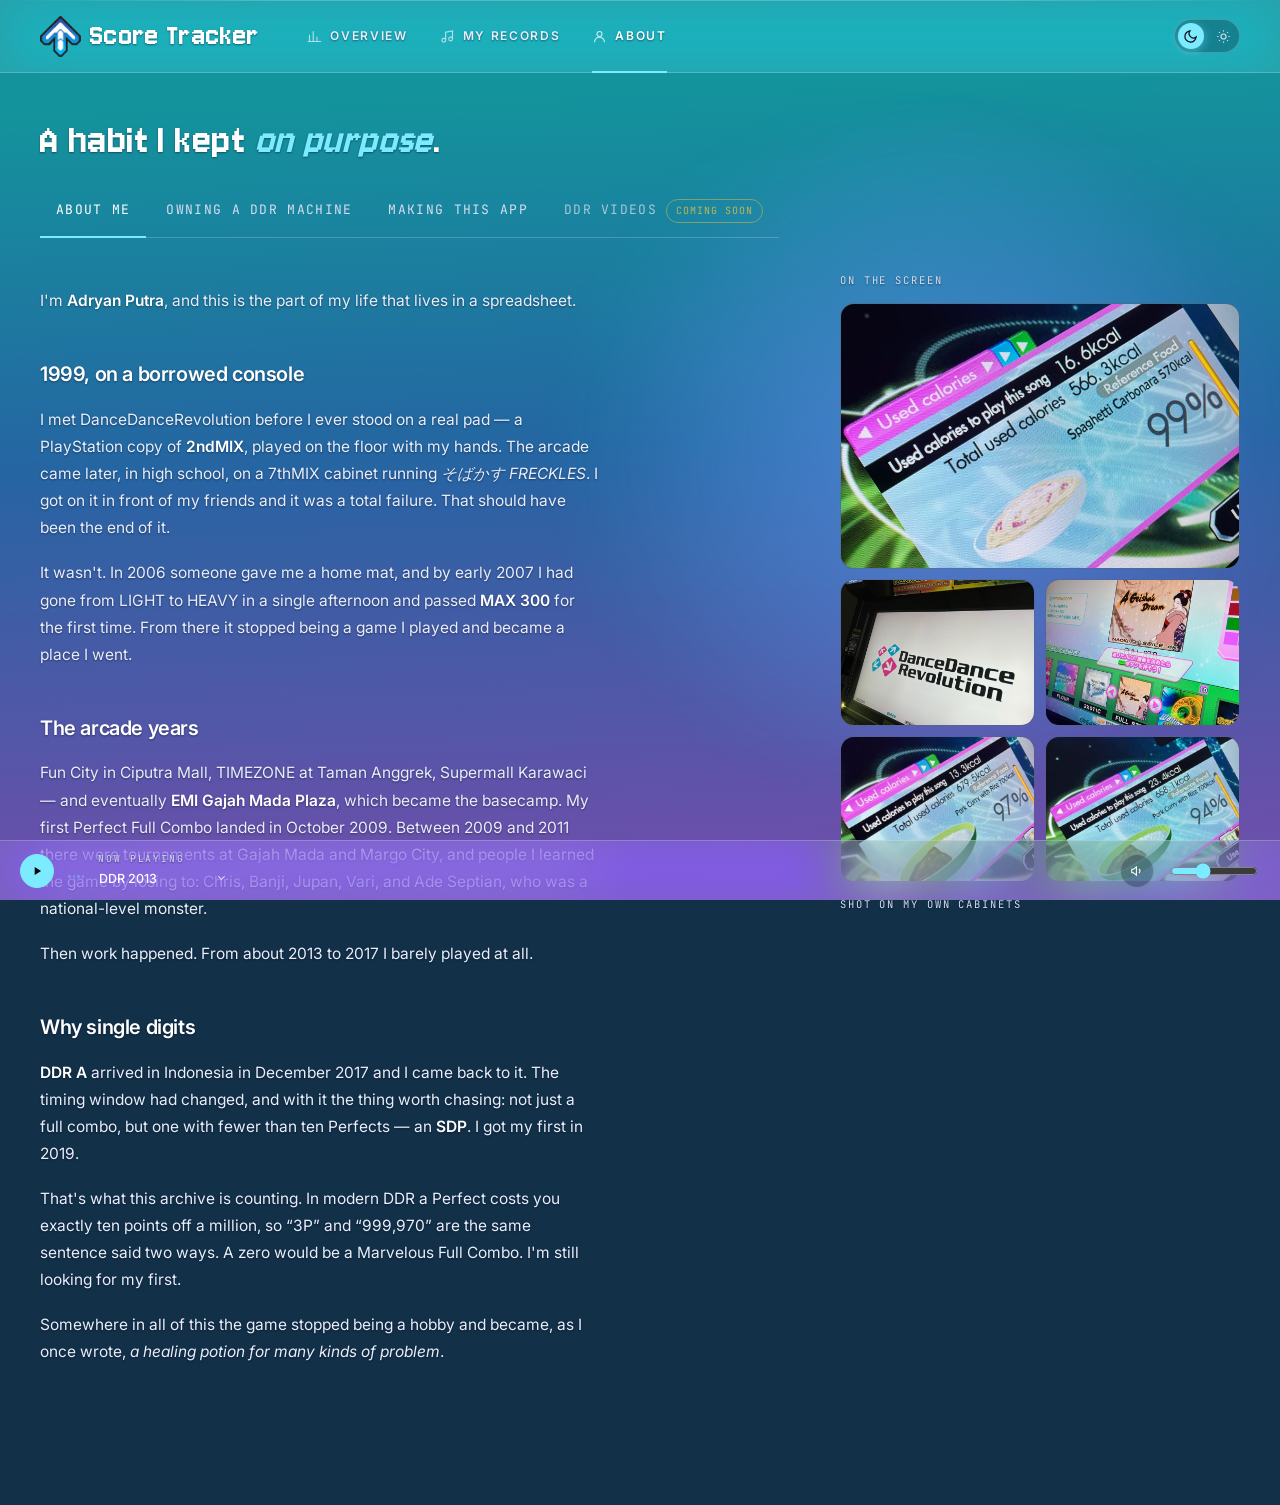
==== about.html @ 49a33545 "DDR Score Tracker: personal PFC hall of fame A static site generated from the score-tracking spreads" ====
<!DOCTYPE html>
<html lang="en" data-theme="dark">
<head>
<meta charset="utf-8" />
<meta name="viewport" content="width=device-width, initial-scale=1" />
<title>About — DDR Score Tracker</title>
<meta name="description" content="Who is behind this DanceDanceRevolution hall of fame, how the records are kept, and how the scoring works." />
<script>
  /* Theme and background palette are applied before first paint, so neither
     flashes the default on load. */
  try {
    var t = localStorage.getItem('ddr.theme');
    if (t) document.documentElement.dataset.theme = t;
    var p = localStorage.getItem('ddr.palette');
    if (p) document.documentElement.dataset.mix = p;
  } catch (e) {}
</script>
<link rel="preconnect" href="https://fonts.googleapis.com" />
<link rel="preconnect" href="https://fonts.gstatic.com" crossorigin />
<link href="https://fonts.googleapis.com/css2?family=Jersey+10&family=Inter:wght@400;500;600;700;800&family=JetBrains+Mono:wght@400;500;600&display=swap" rel="stylesheet" />
<link rel="stylesheet" href="assets/css/style.css?v=20260808111854" />
<link rel="icon" href="data:image/svg+xml,%3Csvg xmlns='http://www.w3.org/2000/svg' viewBox='0 0 32 32'%3E%3Crect width='32' height='32' rx='6' fill='%2306070c'/%3E%3Cpath d='M16 6l7 8h-4v6h-6v-6H9z' fill='%2349dcf5'/%3E%3C/svg%3E" />
</head>
<body data-page="about">
<a class="skip-link" href="#main">Skip to content</a>
<div class="glow" aria-hidden="true">
  <span class="glow__blob glow__blob--cyan"><i></i></span>
  <span class="glow__blob glow__blob--azure"><i></i></span>
  <span class="glow__blob glow__blob--violet"><i></i></span>
</div>

<header class="header">
  <div class="wrap header__inner">
    <a class="logo" href="index.html" aria-label="DDR Score Tracker — home">
      <img class="logo__mark" src="assets/img/ddr-arrow.png" alt="" width="770" height="770" />
      <span class="logo__word">Score Tracker</span>
    </a>

    <nav class="nav" aria-label="Primary">
      <a class="nav__link" href="index.html">
        <svg viewBox="0 0 24 24" fill="none" stroke="currentColor" stroke-width="1.8" stroke-linecap="round" aria-hidden="true"><path d="M4 20V10M10 20V4M16 20v-7M22 20H2"/></svg>
        Overview
      </a>
      <a class="nav__link" href="records.html">
        <svg viewBox="0 0 24 24" fill="none" stroke="currentColor" stroke-width="1.8" aria-hidden="true"><path d="M9 18V5l11-2v13"/><circle cx="6" cy="18" r="3"/><circle cx="17" cy="16" r="3"/></svg>
        My Records
      </a>
      <a class="nav__link" href="about.html" aria-current="page">
        <svg viewBox="0 0 24 24" fill="none" stroke="currentColor" stroke-width="1.8" aria-hidden="true"><circle cx="12" cy="8" r="4"/><path d="M4 21a8 8 0 0 1 16 0"/></svg>
        About
      </a>
    </nav>

    <div class="header__actions">
      <button class="theme-toggle" type="button" role="switch" aria-checked="false" aria-label="Toggle light theme">
        <svg class="theme-toggle__moon" viewBox="0 0 24 24" fill="none" stroke="currentColor" stroke-width="1.9" aria-hidden="true"><path d="M21 12.8A9 9 0 1 1 11.2 3a7 7 0 0 0 9.8 9.8Z"/></svg>
        <svg class="theme-toggle__sun" viewBox="0 0 24 24" fill="none" stroke="currentColor" stroke-width="1.9" aria-hidden="true"><circle cx="12" cy="12" r="4"/><path d="M12 2v2M12 20v2M4.9 4.9l1.4 1.4M17.7 17.7l1.4 1.4M2 12h2M20 12h2M4.9 19.1l1.4-1.4M17.7 6.3l1.4-1.4"/></svg>
        <span class="theme-toggle__knob"></span>
      </button>
      <button class="icon-btn nav-toggle" type="button" aria-label="Menu" aria-expanded="false">
        <svg viewBox="0 0 24 24" fill="none" stroke="currentColor" stroke-width="1.8" aria-hidden="true"><path d="M4 7h16M4 12h16M4 17h16"/></svg>
      </button>
    </div>
  </div>
</header>

<main id="main">

  <section class="hero hero--row">
    <div class="wrap">
      <h1 class="hero__title" style="font-size:clamp(28px,3.4vw,44px)">
        A habit I kept <em>on purpose</em>.
      </h1>
    </div>
  </section>

  <div class="wrap">
    <div class="tabs" role="tablist" aria-label="About sections">
      <button class="tabs__btn" type="button" role="tab" id="tab-me"
              aria-controls="panel-me" aria-selected="true">About me</button>
      <button class="tabs__btn" type="button" role="tab" id="tab-cab"
              aria-controls="panel-cab" aria-selected="false">Owning a DDR machine</button>
      <button class="tabs__btn" type="button" role="tab" id="tab-app"
              aria-controls="panel-app" aria-selected="false">Making this app</button>
      <button class="tabs__btn" type="button" role="tab" id="tab-vid"
              aria-selected="false" disabled>DDR videos<span class="tabs__soon">Coming soon</span></button>
    </div>
  </div>

  <!-- ===================== ABOUT ME ===================== -->
  <section class="section tab-panel" id="panel-me" role="tabpanel" aria-labelledby="tab-me"
           style="padding-top:34px">
    <div class="wrap about-grid">
      <div class="prose">
        <!-- =================================================================
             EDIT ME — personal storytelling. Yours to rewrite.
             ================================================================= -->
        <p>
          I'm <strong>Adryan Putra</strong>, and this is the part of my life that
          lives in a spreadsheet.
        </p>

        <h3>1999, on a borrowed console</h3>
        <p>
          I met DanceDanceRevolution before I ever stood on a real pad — a
          PlayStation copy of <strong>2ndMIX</strong>, played on the floor with my
          hands. The arcade came later, in high school, on a 7thMIX cabinet running
          <em>そばかす FRECKLES</em>. I got on it in front of my friends and it was a
          total failure. That should have been the end of it.
        </p>
        <p>
          It wasn't. In 2006 someone gave me a home mat, and by early 2007 I had
          gone from LIGHT to HEAVY in a single afternoon and passed
          <strong>MAX 300</strong> for the first time. From there it stopped being a
          game I played and became a place I went.
        </p>

        <h3>The arcade years</h3>
        <p>
          Fun City in Ciputra Mall, TIMEZONE at Taman Anggrek, Supermall Karawaci —
          and eventually <strong>EMI Gajah Mada Plaza</strong>, which became the
          basecamp. My first Perfect Full Combo landed in October 2009. Between
          2009 and 2011 there were tournaments at Gajah Mada and Margo City, and
          people I learned the game by losing to: Chris, Banji, Jupan, Vari, and
          Ade Septian, who was a national-level monster.
        </p>
        <p>
          Then work happened. From about 2013 to 2017 I barely played at all.
        </p>

        <h3>Why single digits</h3>
        <p>
          <strong>DDR A</strong> arrived in Indonesia in December 2017 and I came
          back to it. The timing window had changed, and with it the thing worth
          chasing: not just a full combo, but one with fewer than ten Perfects — an
          <strong>SDP</strong>. I got my first in 2019.
        </p>
        <p>
          That's what this archive is counting. In modern DDR a Perfect costs you
          exactly ten points off a million, so “3P” and “999,970” are the same
          sentence said two ways. A zero would be a Marvelous Full Combo. I'm still
          looking for my first.
        </p>
        <p>
          Somewhere in all of this the game stopped being a hobby and became, as I
          once wrote, <em>a healing potion for many kinds of problem</em>.
        </p>
      </div>

      <aside>
        <p class="eyebrow" style="margin-bottom:14px">On the screen</p>
        <div class="photo-grid">
          <figure><img src="assets/img/play/play-05.jpg" alt="A DDR chart mid-play" loading="lazy" /></figure>
          <figure><img src="assets/img/play/play-01.jpg" alt="DanceDanceRevolution title screen" loading="lazy" /></figure>
          <figure><img src="assets/img/play/play-02.jpg" alt="Song select screen" loading="lazy" /></figure>
          <figure><img src="assets/img/play/play-03.jpg" alt="Result screen" loading="lazy" /></figure>
          <figure><img src="assets/img/play/play-04.jpg" alt="A chart in progress" loading="lazy" /></figure>
        </div>
        <p class="eyebrow">Shot on my own cabinets</p>
      </aside>
    </div>
  </section>

  <!-- ===================== OWNING A DDR MACHINE ===================== -->
  <section class="section tab-panel" id="panel-cab" role="tabpanel" aria-labelledby="tab-cab"
           style="padding-top:34px" hidden>
    <div class="wrap about-grid">
      <div class="prose">
        <p>
          Most of the clears in this archive didn't happen in an arcade. They
          happened at home, on machines I ended up owning outright.
        </p>

        <h3>The red cabinet</h3>
        <p>
          The pandemic closed every arcade I played at, and after thirteen months
          without a cabinet I stopped waiting. Importing a home pad from Poland was
          one option; buying a real machine turned out to be the other. I surveyed
          four locations and found it in a shuttered arcade branch — a Japanese
          <strong>DDR SuperNOVA2 red cabinet</strong>, with a rare intact 31kHz CRT
          and the previous operator's maintenance records still inside.
        </p>
        <p>
          It weighed over 450kg, came apart into four partitions that were
          <em>still pretty hefty</em>, and took three people to get into the living
          room. Its hard drive was dead, so I negotiated to swap the computer unit
          out of another SuperNOVA2 on the floor. Then came days of disinfecting,
          a water level to sit the cabinet true, leg levelers wound down to lift the
          casters off the floor, four dead sensors, dead buttons, missing corner
          brackets — and the slow work of remembering SuperNOVA2 timing.
        </p>

        <h3>The Japanese DDR X HD</h3>
        <p>
          The third machine was the one I actually wanted: the
          <strong>Japanese DDR X HD</strong>, Konami's 10th-anniversary cabinet from
          December 2008 and the last JAMMA-based DDR. The Japanese build is solid
          black where the Western Betson and Raw Thrills versions are covered in
          artwork, and it has the paired <em>Satellite Unit</em> light spires that
          animate with the music.
        </p>
        <p>
          It runs a 37-inch HD panel at 1376×768, four full-range drivers in the
          header over a pair of subwoofers, a Bemani PC Type-4 “Dragon” board I've
          since put more RAM and an SSD into, and 48 LEDs around the frame. It came
          in on 220V and needed a step-down converter to run at 100V. The coin
          counter read past 54,000 when it arrived.
        </p>
        <p>
          Stripping it down turned up both the good and the bad: original DDR X
          artwork preserved under a later overlay, <em>an unexpected find of hidden
          treasure</em> — and rust under a cushion that looked perfectly intact,
          after years of somebody else's sweat. The pad clean was herculean. It was
          worth it.
        </p>
        <p>
          Owning them changed what this archive is. No closing time, no queue behind
          you, so a chart stops being a coin and becomes a question you can sit with
          for a month. Most of the single-digit runs in here came from exactly that.
        </p>
      </div>

      <aside>
        <p class="eyebrow" style="margin-bottom:14px">The room</p>
        <div class="photo-grid">
          <figure><img src="assets/img/room/room-01.jpg" alt="Both DDR cabinets set up side by side at home" loading="lazy" /></figure>
          <figure><img src="assets/img/room/room-02.jpg" alt="The cabinets under red lighting" loading="lazy" /></figure>
          <figure><img src="assets/img/room/room-03.jpg" alt="Both machines with their monitors on" loading="lazy" /></figure>
          <figure><img src="assets/img/room/room-04.jpg" alt="Wide view of the game room" loading="lazy" /></figure>
          <figure><img src="assets/img/room/room-05.jpg" alt="A cabinet still crated on arrival" loading="lazy" /></figure>
        </div>
        <p class="eyebrow">DDR red cabinet &amp; Japanese DDR X cabinet</p>
      </aside>
    </div>
  </section>

  <!-- ===================== MAKING THIS APP ===================== -->
  <section class="section tab-panel" id="panel-app" role="tabpanel" aria-labelledby="tab-app"
           style="padding-top:34px" hidden>
    <div class="wrap about-grid">
      <div class="prose">
        <p>
          For years the archive was one spreadsheet: a letter-per-column grid, a
          song name, ESP or CSP, and a Perfect count. Useful to me, unreadable to
          anyone else. This site exists because I wanted the thing I'd been keeping
          to actually look like what it is.
        </p>

        <h3>What it had to be</h3>
        <p>
          Three rules. The spreadsheet stays the source of truth — I'm not
          re-typing 642 rows into a database. Nothing gets invented: if a song's
          level isn't known, it says so instead of guessing. And it had to feel like
          DDR, which is why the background is the 2014 attract screen and the
          headline is what the announcer says when you AAA a song.
        </p>

        <h3>Building it with AI</h3>
        <p>
          I designed it; Claude built it. That split worked better than I expected.
          I brought references, copy and judgement calls; it wrote the pipeline that
          reads the workbook, worked out that a Perfect costs exactly ten points so
          every score here is exact rather than estimated, and went and found the
          missing chart levels — including the discovery that a lot of my songs
          never appeared on a Japanese arcade cabinet at all, only on the PS2 ports
          and the European <em>Dancing Stage</em> releases.
        </p>
        <p>
          The parts I'd have given up on are the parts it did quietly: matching 642
          hand-typed song titles against community databases, pulling jacket art and
          old banners, and rebuilding the whole site from the sheet in one command.
        </p>

        <h3>How it stays current</h3>
        <p>
          I update the spreadsheet. One command re-reads it, re-matches everything
          and regenerates the pages. No CMS, no database, no build step — just
          files I can open in a browser in ten years.
        </p>
      </div>

      <aside>
        <p class="eyebrow" style="margin-bottom:14px">Behind it</p>
        <div class="photo-grid">
          <figure class="is-placeholder" style="--ph-h:196"><span>The spreadsheet<br />that started it</span></figure>
          <figure class="is-placeholder" style="--ph-h:232"><span>Design<br />references</span></figure>
          <figure class="is-placeholder" style="--ph-h:264"><span>Build<br />in progress</span></figure>
          <figure class="is-placeholder" style="--ph-h:290"><span>Data<br />pipeline</span></figure>
          <figure class="is-placeholder" style="--ph-h:312"><span>Shipped</span></figure>
        </div>
        <p class="eyebrow">Placeholders — drop screenshots into assets/img/app</p>
      </aside>
    </div>
  </section>

</main>


<div id="yt-host"></div>
<div class="player" role="region" aria-label="Background music">
  <button class="player__btn player__btn--play" type="button" aria-label="Play music">
    <svg class="player__icon--play" viewBox="0 0 24 24" fill="currentColor" aria-hidden="true"><path d="M8 5v14l11-7z"/></svg>
    <svg class="player__icon--pause" viewBox="0 0 24 24" fill="currentColor" aria-hidden="true"><path d="M6 5h4v14H6zM14 5h4v14h-4z"/></svg>
  </button>
  <div class="player__eq" aria-hidden="true"><i></i><i></i><i></i><i></i></div>
  <div class="player__meta">
    <div class="player__label">Now playing</div>
    <span class="player__pick">
      <select class="player__select" aria-label="Background music"></select>
    </span>
  </div>
  <button class="player__hint" type="button" hidden>Enable sound</button>
  <button class="player__btn player__btn--mute" type="button" aria-label="Mute">
    <svg class="player__icon--sound" viewBox="0 0 24 24" fill="none" stroke="currentColor" stroke-width="1.8" aria-hidden="true"><path d="M11 5 6 9H3v6h3l5 4V5Z"/><path d="M15.5 8.5a5 5 0 0 1 0 7"/></svg>
    <svg class="player__icon--muted" viewBox="0 0 24 24" fill="none" stroke="currentColor" stroke-width="1.8" aria-hidden="true"><path d="M11 5 6 9H3v6h3l5 4V5Z"/><path d="m16 9 5 6M21 9l-5 6"/></svg>
  </button>
  <input class="player__volume" type="range" min="0" max="100" value="35" aria-label="Volume" />
</div>

<script src="data/records.js?v=20260808111854"></script>
<script src="assets/js/app.js?v=20260808111854"></script>
<script src="assets/js/about.js?v=20260808111854"></script>
</body>
</html>
---- assets/css/style.css ----
/* ==========================================================================
   DDR Score Tracker
   Dark by default; [data-theme="light"] on <html> flips the token block.
   ========================================================================== */

/* ---------- tokens ---------- */

:root {
  /* Deep teal-blue rather than near-black: the wash sits on top of this at high
     alpha, and a black base would grey the DDR (2014) hues out. */
  --bg: var(--bg-dark);
  --bg-elev: #172c50;
  /* Dark glass, not light: over a vivid wash a white-tinted panel has almost no
     separation, whereas a dark one gives every card a field for its text. Kept
     25% lighter than the contrast-optimal value so the wash still shows through
     and the page keeps its mood. */
  --panel: rgba(8, 18, 40, 0.285);
  --panel-hover: rgba(8, 18, 40, 0.405);
  --line: rgba(255, 255, 255, 0.20);
  --line-soft: rgba(255, 255, 255, 0.13);

  /* Near-white throughout: on a mid-luminance coloured wash, grey secondary
     text disappears, so the hierarchy is carried by size and weight instead. */
  --text: #ffffff;
  --text-dim: #e8eefa;
  --muted: #d5deef;

  --gold: #f5c53d;
  --gold-grad: linear-gradient(100deg, #fff3c4 0%, #f5c53d 34%, #d99a1c 62%, #ffe89a 100%);

  --accent: #7ceaff;
  --accent-ink: #06070c;
  /* Brightened so they still separate from the violet end of the wash. */
  --expert: #93e896;
  --challenge: #e2adff;

  /* Strong enough to read as movement against the wash beneath. Colours come
     from the active mix palette (see "background palettes"). */
  --glow-a: rgb(var(--c1) / 0.26);
  --glow-b: rgb(var(--c2) / 0.22);
  --glow-c: rgb(var(--c3) / 0.30);
  /* Cyan end kept; the blue end lifted so the bars don't go muddy on the panel. */
  --grade: linear-gradient(90deg, #6f95ec 0%, #35c8f0 58%, #a6f4ff 100%);

  --shadow: 0 24px 64px rgba(0, 0, 0, 0.55);

  --sans: "Inter", -apple-system, BlinkMacSystemFont, "Segoe UI", sans-serif;
  --display: var(--sans);
  /* Pixel display face — small on the body, so anything using it gets a size
     bump and looser tracking to stay legible. */
  --headline: "Jersey 10", "Inter", sans-serif;
  --mono: "JetBrains Mono", ui-monospace, SFMono-Regular, Menlo, monospace;

  --wrap: 1360px;
  --gut: 40px;
  --radius: 14px;
  --header-h: 72px;
  --player-h: 60px;
}

[data-theme="light"] {
  --bg: #f8fafd;
  --bg-elev: #ffffff;
  --panel: rgba(10, 14, 30, 0.028);
  --panel-hover: rgba(10, 14, 30, 0.055);
  --line: rgba(10, 14, 30, 0.13);
  --line-soft: rgba(10, 14, 30, 0.07);

  --text: #0a0d16;
  --text-dim: #3d445c;
  --muted: #5b6278;

  --accent: #0d7f99;
  --accent-ink: #ffffff;
  --expert: #2f8f45;
  --challenge: #8a3fc0;

  /* Same mix palette, kept faint so the page stays bright. */
  --glow-a: rgb(var(--c1) / 0.22);
  --glow-b: rgb(var(--c2) / 0.22);
  --glow-c: rgb(var(--c3) / 0.24);
  --grade: linear-gradient(90deg, #1146b8 0%, #0d7f99 60%, #16b6cf 100%);

  --shadow: 0 20px 50px rgba(16, 24, 48, 0.14);

  --gold: #a97400;
  --gold-grad: linear-gradient(100deg, #c99512 0%, #a97400 40%, #8a5c00 70%, #c99512 100%);
}

/* ---------- background palettes ---------- */

/**
 * The wash and the drifting blobs are built from three colours, so switching the
 * background music also switches the background: app.js writes the mix's key to
 * `data-mix` on <html> and the palette below takes over. `--c1/2/3` are raw
 * "r g b" triples so both themes can re-use them at their own alphas.
 *
 * DDR (2013) is the default palette in :root. Every other palette is keyed to
 * that release's own artwork.
 */
:root,
[data-mix="ddr-2013"] {
  --c1: 20 231 226;      /* cyan   */
  --c2: 56 150 246;      /* azure  */
  --c3: 168 104 242;     /* violet */
  --bg-dark: #123048;
}
[data-mix="ddr-extreme"] {           /* neon violet / blue / teal */
  --c1: 168 92 246;
  --c2: 70 104 240;
  --c3: 32 206 196;
  --bg-dark: #17123a;
}
[data-mix="ddr-supernova2"] {        /* icy blue and white */
  --c1: 176 232 255;
  --c2: 63 169 245;
  --c3: 32 78 190;
  --bg-dark: #0d2145;
}
[data-mix="ddr-x"] {                 /* orange, amber, ember */
  --c1: 255 216 74;
  --c2: 255 138 30;
  --c3: 217 58 22;
  --bg-dark: #34190a;
}
[data-mix="ddr-x2"] {                /* lime green into magenta */
  --c1: 182 240 90;
  --c2: 69 201 140;
  --c3: 224 36 139;
  --bg-dark: #10301f;
}
[data-mix="ddr-a"] {                 /* bright sky blue */
  --c1: 191 233 255;
  --c2: 56 168 240;
  --c3: 24 78 206;
  --bg-dark: #0b2450;
}
[data-mix="ddr-a20"] {               /* gold into deep purple */
  --c1: 255 216 107;
  --c2: 224 162 51;
  --c3: 122 63 191;
  --bg-dark: #241a3d;
}
[data-mix="ddr-world"] {             /* spring green */
  --c1: 140 255 210;
  --c2: 0 222 139;
  --c3: 11 127 99;
  --bg-dark: #05301f;
}

/* ---------- base ---------- */

*, *::before, *::after { box-sizing: border-box; }

html { -webkit-text-size-adjust: 100%; }

body {
  margin: 0;
  padding-bottom: var(--player-h);
  background: var(--bg);
  color: var(--text);
  font-family: var(--sans);
  font-size: 15px;
  line-height: 1.6;
  font-feature-settings: "tnum" 0;
  -webkit-font-smoothing: antialiased;
  transition: background-color .35s ease, color .35s ease;
  /* The dark theme's wash is deliberately vivid, so small text gets a tight
     shadow to stay readable over the brighter cyan band. */
  text-shadow: 0 1px 2px rgba(4, 12, 30, 0.45);
}
[data-theme="light"] body { text-shadow: none; }

img { max-width: 100%; display: block; }
/* `display` on a component class otherwise beats the [hidden] default. */
[hidden] { display: none !important; }
a { color: inherit; }
button { font: inherit; color: inherit; }

::selection { background: var(--accent); color: var(--accent-ink); }

.wrap {
  width: 100%;
  max-width: var(--wrap);
  margin-inline: auto;
  padding-inline: var(--gut);
}

.skip-link {
  position: absolute; left: -9999px; top: 0; z-index: 100;
  background: var(--accent); color: var(--accent-ink);
  padding: 10px 16px; border-radius: 0 0 8px 0;
}
.skip-link:focus { left: 0; }

:focus-visible {
  outline: 2px solid var(--accent);
  outline-offset: 3px;
  border-radius: 4px;
}

/* Small caps mono label — the recurring POGO device. */
.eyebrow {
  font-family: var(--mono);
  font-size: 10.5px;
  letter-spacing: .18em;
  text-transform: uppercase;
  color: var(--muted);
  margin: 0;
}

/* ---------- ambient glow ---------- */

/**
 * Three coloured blobs drifting around the viewport on long, offset loops, so
 * the gradient never repeats the same arrangement twice in a row — the violet
 * sweeps bottom-left → bottom-right → top-right and back while the cyan and
 * azure travel their own paths. Animating `transform` only keeps it on the
 * compositor; the whole layer sits behind everything at z-index -1.
 */
.glow {
  position: fixed;
  inset: 0;
  z-index: -1;
  pointer-events: none;
  overflow: hidden;
  opacity: 1;
  transition: opacity .35s ease;
}
[data-theme="light"] .glow { opacity: .5; }

/**
 * The DDR (2014) screen is fundamentally a vertical wash — cyan at the top,
 * azure through the middle, violet at the base — and the drifting blobs alone
 * could never reproduce that, which is why the page kept reading as flat navy.
 * This fixed layer supplies the wash; the blobs move over the top of it.
 */
.glow::before {
  content: "";
  position: absolute;
  inset: -10%;
  /* Built from the active mix palette. Tuned for the DDR mood at the owner's
     explicit request rather than the contrast-safe version: text over the top
     band sits around 3.6:1, which carries the large hero type but is under AA
     for body copy — the shadow on `body` is what keeps small text readable. */
  background: linear-gradient(178deg,
    rgb(var(--c1) / 0.55) 0%,
    rgb(var(--c1) / 0.55) 18%,
    rgb(var(--c2) / 0.52) 50%,
    rgb(var(--c3) / 0.58) 84%,
    rgb(var(--c3) / 0.62) 100%);
}
[data-theme="light"] .glow::before { display: none; }

.glow__blob {
  position: absolute;
  top: 50%;
  left: 50%;
  width: 78vmax;
  height: 78vmax;
  margin: -39vmax 0 0 -39vmax;
  border-radius: 50%;
  will-change: transform;
}
/**
 * Each blob orbits the centre rather than hopping between corners: the outer
 * span carries a steady `rotate` and the inner one an offset, so `rotate(A)
 * translate(R)` sweeps a circle. Different radii, directions and a slow scale
 * breath on an unrelated period keep it from looking like a turntable.
 */
.glow__blob {
  animation: orbit 21s linear infinite;
}
.glow__blob i {
  display: block;
  width: 100%;
  height: 100%;
  border-radius: 50%;
  animation: breathe 15s ease-in-out infinite;
}
.glow__blob--cyan   { animation-duration: 21s; }
.glow__blob--cyan i {
  background: radial-gradient(circle closest-side, var(--glow-a), transparent 72%);
  transform: translate(26%, 0);
  animation-duration: 15s;
}
.glow__blob--azure   { animation-duration: 26s; animation-direction: reverse; }
.glow__blob--azure i {
  background: radial-gradient(circle closest-side, var(--glow-b), transparent 72%);
  transform: translate(34%, 0);
  animation-duration: 19s;
}
.glow__blob--violet   { animation-duration: 23s; }
.glow__blob--violet i {
  background: radial-gradient(circle closest-side, var(--glow-c), transparent 72%);
  transform: translate(30%, 0);
  animation-duration: 17s;
}

@keyframes orbit {
  from { transform: rotate(0deg); }
  to   { transform: rotate(360deg); }
}
/* Applied to the inner span, which already carries the orbit offset. */
@keyframes breathe {
  0%, 100% { scale: 1; }
  50%      { scale: 1.18; }
}

/* ---------- header ---------- */

/* Frosted glass: a heavy blur over a translucent tint, a hairline top highlight
   for the "lit edge", and a soft drop shadow so it floats over the gradient. */
.header {
  position: sticky;
  top: 0;
  z-index: 40;
  backdrop-filter: blur(26px) saturate(180%);
  -webkit-backdrop-filter: blur(26px) saturate(180%);
  /* A light tint, never a dark one: over the vivid wash a `--bg` tint would
     read as a dark band across the top of the page. This lifts instead. */
  background: rgba(255, 255, 255, 0.10);
  border-bottom: 1px solid var(--line);
}
.header::before {
  content: "";
  position: absolute;
  inset: 0 0 auto 0;
  height: 1px;
  background: linear-gradient(90deg,
    transparent, rgba(255, 255, 255, .22) 22%,
    rgba(255, 255, 255, .22) 78%, transparent);
  pointer-events: none;
}
[data-theme="light"] .header {
  background: color-mix(in srgb, #ffffff 55%, transparent);
}
[data-theme="light"] .header::before {
  background: linear-gradient(90deg,
    transparent, rgba(255, 255, 255, .8) 22%,
    rgba(255, 255, 255, .8) 78%, transparent);
}

.header__inner {
  height: var(--header-h);
  display: flex;
  align-items: center;
  gap: 34px;
}

.logo {
  display: inline-flex;
  align-items: center;
  gap: 9px;
  text-decoration: none;
  flex: none;
}
.logo__mark {
  width: 41px;
  height: 41px;
  object-fit: contain;
  transition: transform .25s cubic-bezier(.3,1.4,.5,1);
}
.logo:hover .logo__mark { transform: translateY(-2px); }
.logo__word {
  font-family: var(--headline);
  font-size: 32px;
  font-weight: 400;
  letter-spacing: .01em;
  line-height: 1;
  white-space: nowrap;
  color: var(--text);
}

.nav { display: flex; align-items: center; gap: 4px; margin-right: auto; }

.nav__link {
  position: relative;
  display: inline-flex;
  align-items: center;
  gap: 8px;
  padding: 0 14px;
  height: var(--header-h);
  font-size: 12px;
  font-weight: 600;
  letter-spacing: .14em;
  text-transform: uppercase;
  text-decoration: none;
  color: var(--text-dim);
  transition: color .2s ease;
}
.nav__link:hover { color: var(--text); }
.nav__link svg { width: 15px; height: 15px; opacity: .75; }

.nav__link[aria-current="page"] { color: var(--text); }
.nav__link[aria-current="page"]::after {
  content: "";
  position: absolute;
  left: 14px; right: 14px; bottom: -1px;
  height: 2px;
  background: var(--accent);
}

.header__actions { display: flex; align-items: center; gap: 8px; flex: none; }

.icon-btn {
  width: 38px; height: 38px;
  display: grid; place-items: center;
  border-radius: 50%;
  border: 1px solid var(--line);
  background: var(--panel);
  cursor: pointer;
  transition: background-color .2s ease, border-color .2s ease, transform .2s ease;
}
.icon-btn:hover { background: var(--panel-hover); border-color: var(--line); }
.icon-btn:active { transform: scale(.94); }
.icon-btn svg { width: 17px; height: 17px; }

/* Track-and-knob switch. Both icons stay visible on the track; the knob slides
   over whichever mode is active. */
.theme-toggle {
  position: relative;
  width: 66px;
  height: 34px;
  padding: 0;
  border-radius: 999px;
  border: 1px solid var(--line);
  background: var(--panel);
  cursor: pointer;
  display: inline-flex;
  align-items: center;
  justify-content: space-between;
  flex: none;
  transition: background-color .2s ease, border-color .2s ease;
}
.theme-toggle:hover { background: var(--panel-hover); }
.theme-toggle svg {
  width: 15px;
  height: 15px;
  position: relative;
  z-index: 1;
  margin: 0 8px;
  color: var(--muted);
  transition: color .25s ease;
}
.theme-toggle__knob {
  position: absolute;
  top: 3px;
  left: 3px;
  width: 26px;
  height: 26px;
  border-radius: 50%;
  background: var(--accent);
  box-shadow: 0 2px 10px color-mix(in srgb, var(--accent) 45%, transparent);
  transition: transform .28s cubic-bezier(.3,1.3,.5,1);
}
/* Dark is the default: knob left, over the moon. */
.theme-toggle .theme-toggle__moon { color: var(--accent-ink); }
[data-theme="light"] .theme-toggle .theme-toggle__moon { color: var(--muted); }
[data-theme="light"] .theme-toggle .theme-toggle__sun { color: var(--accent-ink); }
[data-theme="light"] .theme-toggle .theme-toggle__knob { transform: translateX(32px); }

.nav-toggle { display: none; }

/* ---------- hero ---------- */

.hero { padding: 72px 0 40px; text-align: center; }

/* Page headers that sit on one row: title flush left with the first card in the
   grid below, blurb flush right with the last. */
.hero--row { text-align: left; padding: 44px 0 22px; }
.hero--row .wrap {
  display: flex;
  align-items: flex-end;
  justify-content: space-between;
  gap: 32px;
  flex-wrap: wrap;
}
.hero--row .hero__title { margin: 0; white-space: normal; }
.hero--row .hero__sub {
  margin: 0;
  text-align: right;
  max-width: 46ch;
  flex: 0 1 auto;
}

.hero__logo {
  width: 240px;
  max-width: 62vw;
  height: auto;
  margin: 0 auto 26px;
}
[data-theme="light"] .hero__logo { filter: none; }

.hero__title {
  font-family: var(--headline);
  font-weight: 400;
  /* Sized off the viewport so the line fits across without wrapping; the vw
     term is what keeps it a single row on any desktop width. */
  /* Jersey 10's cap height is 0.536em against Inter's 0.727, so it still needs a
     large size to read at the same optical scale. The headline measures 11.84em
     wide, so the one-line fit has plenty of headroom at this scale. */
  font-size: clamp(32px, 5.6vw, 77px);
  line-height: 1.1;
  letter-spacing: .01em;
  margin: 10px 0 0;
  margin-inline: auto;
}
.hero__title em { font-style: italic; color: var(--accent); }

@media (min-width: 821px) {
  .hero__title { white-space: nowrap; }
}

/* The title doubles as a play button for the announcer clip. */
.hero__sfx {
  font: inherit;
  font-style: italic;
  background: none;
  border: 0;
  padding: 4px;
  margin: 0;
  cursor: pointer;
  color: inherit;
  border-radius: 8px;
  transition: filter .25s ease;
}
.hero__sfx:hover,
.hero__sfx:focus-visible,
.hero__sfx.is-playing {
  background: var(--gold-grad);
  -webkit-background-clip: text;
  background-clip: text;
  color: transparent;
  filter: drop-shadow(0 0 26px color-mix(in srgb, var(--gold) 45%, transparent));
}

/* Tooltip pinned to the pointer (positioned in home.js), sitting above it. */
.cursor-tip {
  position: fixed;
  z-index: 60;
  transform: translate(-50%, -100%);
  padding: 8px 14px;
  border-radius: 10px;
  background: var(--bg-elev);
  border: 1px solid color-mix(in srgb, var(--gold) 40%, transparent);
  box-shadow: var(--shadow);
  color: var(--gold);
  font-family: var(--mono);
  font-style: normal;
  font-weight: 500;
  font-size: 11px;
  line-height: 1.6;
  letter-spacing: .02em;
  max-width: min(380px, 80vw);
  text-align: center;
  opacity: 0;
  pointer-events: none;
  transition: opacity .18s ease;
}
.cursor-tip.is-on { opacity: 1; }

.hero__sub {
  margin: 18px auto 0;
  max-width: 58ch;
  color: var(--text-dim);
  font-size: 15px;
}

/* ---------- hero capsules ---------- */

.capsules {
  display: flex;
  flex-wrap: wrap;
  align-items: center;
  justify-content: center;
  gap: 10px;
  margin-top: 24px;   /* 30% tighter to the headline than before */
}
.capsules + .capsules { margin-top: 10px; }
.capsules--metric { margin-top: 16px; }

.capsule {
  display: inline-flex;
  align-items: baseline;
  gap: 8px;
  padding: 9px 18px;
  border-radius: 999px;
  border: 1px solid var(--line);
  background: var(--panel);
  backdrop-filter: blur(10px);
  font-family: var(--mono);
  font-size: 11.5px;
  letter-spacing: .1em;
  text-transform: uppercase;
  color: var(--text-dim);
  white-space: nowrap;
}
.capsule strong {
  color: var(--text);
  font-weight: 600;
  letter-spacing: .04em;
}
.capsule--latest {
  text-transform: none;
  letter-spacing: .02em;
  font-size: 12px;
}
.capsule--latest .capsule__label {
  text-transform: uppercase;
  letter-spacing: .14em;
  font-size: 10px;
  color: var(--muted);
}
.capsule--esp {
  color: var(--expert);
  border-color: color-mix(in srgb, var(--expert) 42%, transparent);
  background: color-mix(in srgb, var(--expert) 13%, transparent);
}
.capsule--esp strong { color: var(--expert); }
.capsule--csp {
  color: var(--challenge);
  border-color: color-mix(in srgb, var(--challenge) 42%, transparent);
  background: color-mix(in srgb, var(--challenge) 13%, transparent);
}
.capsule--csp strong { color: var(--challenge); }

/* ---------- hero metrics (POGO 2: numbers as the headline) ---------- */

.metrics {
  display: grid;
  grid-template-columns: repeat(3, 1fr);
  margin-top: 48px;
}

.metric { padding: 34px 26px 30px; text-align: center; position: relative; }
.metric + .metric::before {
  content: "";
  position: absolute; left: 0; top: 26px; bottom: 26px;
  width: 1px; background: var(--line);
}

.metric__value {
  font-size: clamp(44px, 7.4vw, 92px);
  font-weight: 700;
  letter-spacing: -0.035em;
  line-height: 1;
  font-variant-numeric: tabular-nums;
  display: block;
}
/* Number plus the AAA emblem on one baseline. The mark is sized in `em` so it
   tracks the number's clamped font-size at 60% of its height. */
.metric__value--mark {
  display: flex;
  align-items: center;
  justify-content: center;
  gap: 0.16em;
}
.metric__mark {
  height: 0.9em;
  width: auto;
  flex: none;
  filter: drop-shadow(0 2px 10px rgba(255, 206, 92, 0.28));
}

.metric__label {
  font-family: var(--mono);
  font-size: 11px;
  letter-spacing: .18em;
  text-transform: uppercase;
  color: var(--muted);
  margin-top: 14px;
  display: block;
}
/* Matches .capsule exactly so every pill under a metric is the same size,
   whatever it says. */
.metric__note {
  display: inline-flex;
  align-items: baseline;
  margin-top: 16px;
  padding: 9px 18px;
  border-radius: 999px;
  border: 1px solid color-mix(in srgb, var(--accent) 42%, transparent);
  background: color-mix(in srgb, var(--accent) 13%, transparent);
  backdrop-filter: blur(10px);
  color: var(--accent);
  font-family: var(--mono);
  font-size: 11.5px;
  letter-spacing: .1em;
  text-transform: uppercase;
  white-space: nowrap;
}

/* ---------- section shell ---------- */

.section { padding: 64px 0; }
.section__head {
  display: flex;
  align-items: flex-end;
  justify-content: space-between;
  gap: 24px;
  margin-bottom: 30px;
  flex-wrap: wrap;
}
.section__title {
  font-family: var(--display);
  font-weight: 600;
  letter-spacing: -0.025em;
  font-size: clamp(24px, 3vw, 34px);
  line-height: 1.15;
  margin: 8px 0 0;
}
/* No max-width, so a blurb sits on one line wherever the row has the space and
   wraps only when it genuinely runs out. `margin: 0` matters as much as the
   width: a default <p> bottom margin would sit under the last line and throw
   out every bottom alignment in the header row. */
.section__note {
  color: var(--muted);
  font-size: 13px;
  max-width: none;
  margin: 0;
}

.panel {
  background: var(--panel);
  border: 1px solid var(--line-soft);
  border-radius: var(--radius);
  backdrop-filter: blur(6px);
}

/* ---------- stat rail (POGO 1: serif numbers down the left) ---------- */

.rail-grid {
  display: grid;
  grid-template-columns: minmax(280px, 340px) 1fr;
  gap: 48px;
  align-items: start;
}

/* Inside the two-column rail grid the section head must not bottom-align, or
   its eyebrow drops below the one in the left column — but the sort control
   still drops to sit on the same baseline as the note beneath the title. */
.rail-grid .section__head { align-items: flex-start; }
.rail-grid .section__head .seg { align-self: flex-end; }

.rail { display: grid; gap: 2px; }

/* No permanent highlight on any row — the accent is a hover affordance only,
   picking up both the rule and the number. */
.rail__item {
  position: relative;
  padding: 18px 0 18px 22px;
  border-left: 2px solid var(--line-soft);
  transition: border-color .3s ease;
}
.rail__item:hover { border-left-color: var(--accent); }
.rail__item:hover .rail__value { color: var(--accent); }

.rail__value {
  font-family: var(--display);
  font-size: 34px;
  line-height: 1;
  font-weight: 600;
  letter-spacing: -0.03em;
  font-variant-numeric: tabular-nums;
  display: block;
}
.rail__label {
  font-family: var(--mono);
  font-size: 10.5px;
  letter-spacing: .16em;
  text-transform: uppercase;
  color: var(--muted);
  margin-top: 9px;
  display: block;
}

/* ---------- bar chart (POGO 3) ---------- */

/* Segmented control for the level chart's sort order. */
.seg {
  display: inline-flex;
  padding: 3px;
  border-radius: 999px;
  border: 1px solid var(--line);
  background: var(--panel);
  gap: 2px;
}
.seg button {
  border: 0;
  background: none;
  border-radius: 999px;
  padding: 7px 14px;
  font-family: var(--mono);
  font-size: 10.5px;
  letter-spacing: .1em;
  text-transform: uppercase;
  color: var(--muted);
  cursor: pointer;
  transition: background-color .2s ease, color .2s ease;
  white-space: nowrap;
}
.seg button:hover { color: var(--text); }
.seg button[aria-pressed="true"] {
  background: var(--accent);
  color: var(--accent-ink);
}

.bars { display: grid; gap: 2px; }

.bar-row {
  display: grid;
  grid-template-columns: 68px 1fr 88px;
  align-items: center;
  gap: 16px;
  padding: 6px 0;
  border-bottom: 1px solid var(--line-soft);
}
.bar-row:last-child { border-bottom: 0; }

.bar-row__key {
  font-family: var(--mono);
  font-size: 12px;
  letter-spacing: .05em;
  color: var(--text-dim);
}

.bar-row__track { position: relative; height: 30px; }
.bar-row__fill {
  position: absolute;
  inset: 0 auto 0 0;
  width: 0;
  border-radius: 3px;
  background: var(--grade);
  display: flex;
  align-items: center;
  justify-content: flex-end;
  padding-right: 10px;
  transition: width 1.1s cubic-bezier(.22,.9,.24,1);
  min-width: 34px;
}
/* Chart numerals sit on their own fill or on the panel, so they don't need the
   page-wide shadow — it only muddies them at this size. */
.bar-row__fill span {
  font-family: var(--mono);
  font-size: 11.5px;
  font-weight: 600;
  color: #04121c;
  font-variant-numeric: tabular-nums;
  text-shadow: none;
}
.bar-row__meta { text-shadow: none; }
/* The light-theme gradient is dark, so the count flips to white to stay legible. */
[data-theme="light"] .bar-row__fill span { color: #fff; }
.bar-row__meta {
  font-family: var(--mono);
  font-size: 11.5px;
  color: var(--muted);
  text-align: right;
  font-variant-numeric: tabular-nums;
}

/* ---------- proportion circles (POGO 4) ---------- */

.circles {
  display: grid;
  grid-template-columns: repeat(auto-fit, minmax(132px, 1fr));
  gap: 26px 18px;
}
.circle-cell { text-align: center; }
.circle-cell__disc {
  width: 100%;
  max-width: 128px;
  aspect-ratio: 1;
  margin: 0 auto 14px;
  border-radius: 50%;
  background: var(--panel-hover);
  display: grid;
  place-items: center;
}
.circle-cell__inner {
  border-radius: 50%;
  background: radial-gradient(circle at 34% 30%, #8ef0ff, var(--accent) 62%, #2a6df5 100%);
  width: 0; height: 0;
  transition: width 1s cubic-bezier(.22,.9,.24,1), height 1s cubic-bezier(.22,.9,.24,1);
}
.circle-cell__label {
  font-family: var(--mono);
  font-size: 11px;
  letter-spacing: .1em;
  text-transform: uppercase;
  color: var(--muted);
}
.circle-cell__value {
  font-size: 22px;
  font-weight: 600;
  font-variant-numeric: tabular-nums;
  margin-top: 4px;
}

/* ---------- hall of fame strip ---------- */

.hof {
  display: grid;
  grid-template-columns: repeat(auto-fill, minmax(210px, 1fr));
  gap: 14px;
}
.hof__card {
  padding: 12px;
  border-radius: var(--radius);
  border: 1px solid var(--line-soft);
  background: var(--panel);
  display: flex;
  gap: 13px;
  align-items: center;
  width: 100%;
  text-align: left;
  cursor: pointer;
  transition: background-color .2s ease, border-color .2s ease, transform .2s ease;
}
.hof__card:hover {
  background: var(--panel-hover);
  border-color: var(--line);
  transform: translateY(-2px);
}

.hof__jacket {
  width: 52px;
  height: 52px;
  border-radius: 8px;
  overflow: hidden;
  flex: none;
  border: 1px solid var(--line-soft);
  background: var(--bg-elev);
  display: grid;
  place-items: center;
}
.hof__jacket img { width: 100%; height: 100%; object-fit: cover; }
.hof__jacket .jacket-ph > span { font-size: 22px; }
.hof__body { min-width: 0; display: block; }
.hof__title {
  display: block;
  font-size: 13.5px;
  font-weight: 600;
  white-space: nowrap;
  overflow: hidden;
  text-overflow: ellipsis;
}
.hof__meta {
  display: block;
  font-family: var(--mono);
  font-size: 10.5px;
  color: var(--muted);
  letter-spacing: .05em;
  margin-top: 4px;
}
/* The two numbers that actually matter carry the gold. */
.hof__meta b {
  color: var(--gold);
  font-weight: 700;
}

/* ---------- records: toolbar ---------- */

/* Same frosted glass as the header, so the two stacked bars read as one unit. */
.toolbar {
  position: sticky;
  top: var(--header-h);
  z-index: 30;
  background: rgba(255, 255, 255, 0.10);
  backdrop-filter: blur(26px) saturate(180%);
  -webkit-backdrop-filter: blur(26px) saturate(180%);
  border-bottom: 1px solid var(--line);
  box-shadow: 0 8px 32px rgba(6, 16, 38, 0.18);
  padding: 14px 0;
}
[data-theme="light"] .toolbar {
  background: color-mix(in srgb, #ffffff 55%, transparent);
  box-shadow: 0 8px 30px rgba(24, 32, 64, 0.10);
}
.toolbar__inner {
  display: flex;
  align-items: center;
  gap: 10px;
  flex-wrap: wrap;
}

.search {
  position: relative;
  flex: 1 1 260px;
  min-width: 200px;
}
.search svg {
  position: absolute; left: 14px; top: 50%; transform: translateY(-50%);
  width: 15px; height: 15px; color: var(--muted); pointer-events: none;
}
.search input {
  width: 100%;
  height: 42px;
  padding: 0 14px 0 40px;
  border-radius: 999px;
  border: 1px solid var(--line);
  background: var(--panel);
  color: var(--text);
  font-family: var(--mono);
  font-size: 12px;
  letter-spacing: .06em;
}
.search input::placeholder { color: var(--muted); text-transform: uppercase; letter-spacing: .12em; }

.chips { display: flex; gap: 6px; }
.chip {
  height: 42px;
  padding: 0 16px;
  border-radius: 999px;
  border: 1px solid var(--line);
  background: var(--panel);
  font-family: var(--mono);
  font-size: 11px;
  letter-spacing: .12em;
  text-transform: uppercase;
  cursor: pointer;
  color: var(--text-dim);
  transition: all .2s ease;
  display: inline-flex; align-items: center; gap: 8px;
}
.chip:hover { background: var(--panel-hover); color: var(--text); }
.chip[aria-pressed="true"] {
  background: var(--accent); color: var(--accent-ink); border-color: var(--accent);
}
.chip__dot { width: 7px; height: 7px; border-radius: 50%; }
.chip--esp .chip__dot { background: var(--expert); }
.chip--csp .chip__dot { background: var(--challenge); }

.select {
  position: relative;
  display: inline-flex;
  align-items: center;
}
.select select {
  appearance: none;
  height: 42px;
  padding: 0 36px 0 16px;
  border-radius: 999px;
  border: 1px solid var(--line);
  background: var(--panel);
  color: var(--text);
  font-family: var(--mono);
  font-size: 11px;
  letter-spacing: .1em;
  text-transform: uppercase;
  cursor: pointer;
}
.select select option { background: var(--bg-elev); color: var(--text); text-transform: none; }
.select::after {
  content: "";
  position: absolute; right: 15px; top: 50%;
  width: 6px; height: 6px;
  border-right: 1.5px solid var(--muted);
  border-bottom: 1.5px solid var(--muted);
  transform: translateY(-70%) rotate(45deg);
  pointer-events: none;
}


/* ---------- records: list ---------- */

.records { padding: 28px 0 80px; }

.record-grid {
  display: grid;
  grid-template-columns: repeat(auto-fill, minmax(340px, 1fr));
  gap: 12px;
}

.record {
  display: grid;
  grid-template-columns: 62px 1fr auto;
  align-items: center;
  gap: 16px;
  padding: 12px;
  text-align: left;
  width: 100%;
  border-radius: var(--radius);
  border: 1px solid var(--line-soft);
  background: var(--panel);
  cursor: pointer;
  transition: background-color .18s ease, border-color .18s ease, transform .18s ease;
}
.record:hover {
  background: var(--panel-hover);
  border-color: var(--line);
  transform: translateY(-2px);
}

.record__jacket {
  width: 62px; height: 62px;
  border-radius: 8px;
  overflow: hidden;
  background:
    linear-gradient(135deg, var(--panel-hover), transparent),
    var(--bg-elev);
  border: 1px solid var(--line-soft);
  flex: none;
  display: grid;
  place-items: center;
  position: relative;
}
.record__jacket img { width: 100%; height: 100%; object-fit: cover; }

/* Around 100 of the older songs pre-date DDR's square jacket art and have no
   artwork in any source. Rather than an empty tile they get a generated one:
   the hue is derived from the title, so a song always looks the same. */
.jacket-ph {
  width: 100%;
  height: 100%;
  display: grid;
  place-items: center;
  background:
    linear-gradient(145deg,
      hsl(var(--ph-h) 62% 32%) 0%,
      hsl(calc(var(--ph-h) + 38) 58% 16%) 100%);
  position: relative;
}
.jacket-ph::after {
  content: "";
  position: absolute;
  inset: 0;
  background: linear-gradient(145deg, rgba(255, 255, 255, .16), transparent 58%);
}
/* Songs from before the jacket era still have their wide banner. Shown whole
   (contain) on the generated tile rather than cropped to a square, so the
   artwork stays readable. */
.jacket-ph img {
  position: relative;
  z-index: 1;
  /* Overscanned a little so the artwork is legible in a 62px tile — the tile
     clips the ends rather than shrinking the banner to a sliver. */
  width: 132%;
  max-width: none;
  height: auto;
  max-height: 100%;
  object-fit: contain;
  filter: drop-shadow(0 2px 6px rgba(0, 0, 0, .4));
}

.jacket-ph > span {
  font-family: var(--display);
  font-weight: 600;
  font-size: 26px;
  line-height: 1;
  color: rgba(255, 255, 255, .92);
  text-shadow: 0 1px 6px rgba(0, 0, 0, .45);
  position: relative;
  z-index: 1;
}
[data-theme="light"] .jacket-ph {
  background:
    linear-gradient(145deg,
      hsl(var(--ph-h) 58% 58%) 0%,
      hsl(calc(var(--ph-h) + 38) 52% 38%) 100%);
}

/* The card is built from <span>s inside a <button>; grid only blockifies its
   direct children, so the nested ones need it spelled out or ellipsis and
   wrapping silently do nothing. */
.record__body { min-width: 0; display: block; }
.record__title {
  display: block;
  font-size: 14px;
  font-weight: 600;
  line-height: 1.3;
  overflow: hidden;
  text-overflow: ellipsis;
  white-space: nowrap;
}
.record__alt {
  display: block;
  font-size: 11.5px;
  color: var(--muted);
  overflow: hidden;
  text-overflow: ellipsis;
  white-space: nowrap;
  margin-top: 1px;
}
/* One line only: the origin is the flexible part and truncates first, so every
   card in a row keeps the same height. */
.record__tags {
  display: flex;
  align-items: center;
  gap: 8px;
  margin-top: 7px;
  min-width: 0;
}
.record__tags .pill--origin {
  min-width: 0;
  overflow: hidden;
  text-overflow: ellipsis;
  white-space: nowrap;
}
.record__tags .pill--esp,
.record__tags .pill--csp,
.record__tags .pill--lvl { flex: none; }

.pill {
  font-family: var(--mono);
  font-size: 9.5px;
  font-weight: 600;
  letter-spacing: .12em;
  text-transform: uppercase;
  padding: 3px 7px;
  border-radius: 4px;
  line-height: 1.4;
}
.pill--esp { color: var(--expert); background: color-mix(in srgb, var(--expert) 16%, transparent); }
.pill--csp { color: var(--challenge); background: color-mix(in srgb, var(--challenge) 16%, transparent); }
.pill--lvl { color: var(--text-dim); background: var(--panel-hover); }
.pill--origin { color: var(--muted); background: transparent; padding-left: 0; letter-spacing: .08em; }

.record__score { display: block; text-align: right; flex: none; padding-right: 4px; }
.record__score-value {
  display: block;
  font-family: var(--mono);
  font-size: 15px;
  font-weight: 600;
  font-variant-numeric: tabular-nums;
  letter-spacing: -0.01em;
}
.record__score-sub {
  display: block;
  font-family: var(--mono);
  font-size: 10px;
  color: var(--muted);
  letter-spacing: .08em;
  margin-top: 3px;
}
.record--sdp .record__score-value { color: var(--accent); }

.empty {
  padding: 80px 20px;
  text-align: center;
  color: var(--muted);
  font-family: var(--mono);
  font-size: 12px;
  letter-spacing: .14em;
  text-transform: uppercase;
}

/* ---------- detail drawer (POGO 5) ---------- */

.drawer-scrim {
  position: fixed;
  inset: 0;
  z-index: 60;
  background: rgba(3, 4, 8, 0.62);
  backdrop-filter: blur(3px);
  opacity: 0;
  pointer-events: none;
  transition: opacity .3s ease;
}
.drawer-scrim.is-open { opacity: 1; pointer-events: auto; }

.drawer {
  position: fixed;
  top: 0; right: 0; bottom: 0;
  z-index: 61;
  width: min(560px, 100%);
  background: var(--bg-elev);
  border-left: 1px solid var(--line);
  box-shadow: var(--shadow);
  transform: translateX(100%);
  transition: transform .38s cubic-bezier(.3,.9,.25,1);
  overflow-y: auto;
  padding: 34px 38px 60px;
}
.drawer.is-open { transform: none; }

.drawer__close {
  position: absolute;
  top: 22px; right: 24px;
}

.drawer__jacket {
  width: 132px; height: 132px;
  border-radius: 10px;
  overflow: hidden;
  border: 1px solid var(--line);
  background: var(--panel);
  margin-bottom: 22px;
  display: grid; place-items: center;
}
.drawer__jacket img { width: 100%; height: 100%; object-fit: cover; }
.drawer__jacket .jacket-ph > span { font-size: 56px; }

.drawer__title {
  font-family: var(--display);
  font-weight: 600;
  font-size: 28px;
  letter-spacing: -0.025em;
  line-height: 1.15;
  margin: 0;
}
.drawer__alt { color: var(--muted); font-size: 13px; margin-top: 6px; }

.drawer__score {
  margin: 26px 0 8px;
  font-size: 52px;
  font-weight: 700;
  letter-spacing: -0.035em;
  font-variant-numeric: tabular-nums;
  line-height: 1;
}
.drawer__score small {
  display: block;
  font-family: var(--mono);
  font-size: 11px;
  font-weight: 400;
  letter-spacing: .16em;
  text-transform: uppercase;
  color: var(--muted);
  margin-top: 12px;
}

.spec {
  margin: 30px 0 0;
  border-top: 1px solid var(--line-soft);
  font-family: var(--mono);
  font-size: 12.5px;
}
.spec div {
  display: grid;
  grid-template-columns: 130px 1fr;
  gap: 16px;
  padding: 11px 0;
  border-bottom: 1px solid var(--line-soft);
}
.spec dt { color: var(--muted); letter-spacing: .1em; text-transform: uppercase; font-size: 10.5px; }
.spec dd { margin: 0; }

.drawer__prose {
  margin-top: 26px;
  font-family: var(--mono);
  font-size: 12.5px;
  line-height: 1.85;
  color: var(--text-dim);
}
/* ---------- drawer: proof photo ---------- */

.proof {
  margin-top: 34px;
  padding-top: 26px;
  border-top: 1px solid var(--line);
}
.proof__head {
  display: flex;
  align-items: baseline;
  justify-content: space-between;
  gap: 14px;
  margin-bottom: 14px;
}
.proof__tag {
  font-family: var(--mono);
  font-size: 9.5px;
  letter-spacing: .14em;
  text-transform: uppercase;
  color: var(--muted);
  border: 1px solid var(--line);
  border-radius: 999px;
  padding: 3px 9px;
  white-space: nowrap;
}
.proof__frame {
  display: block;
  border-radius: 10px;
  overflow: hidden;
  border: 1px solid var(--line);
  background: var(--panel);
  position: relative;
  cursor: zoom-in;
}
.proof__frame img {
  width: 100%;
  height: auto;
  display: block;
  transition: transform .5s cubic-bezier(.22,.9,.24,1);
}
.proof__frame:hover img { transform: scale(1.02); }
.proof__caption {
  margin: 12px 0 0;
  font-family: var(--mono);
  font-size: 11px;
  line-height: 1.7;
  color: var(--muted);
}

/* Click-to-enlarge overlay. */
.lightbox {
  position: fixed;
  inset: 0;
  z-index: 70;
  display: grid;
  place-items: center;
  padding: 32px;
  background: rgba(3, 4, 8, .88);
  backdrop-filter: blur(6px);
  opacity: 0;
  pointer-events: none;
  transition: opacity .25s ease;
  cursor: zoom-out;
}
.lightbox.is-open { opacity: 1; pointer-events: auto; }
.lightbox img {
  /* Sized against the viewport rather than the grid area, which would let a
     tall photo overflow the screen. */
  max-width: calc(100vw - 64px);
  max-height: calc(100vh - 64px);
  width: auto;
  height: auto;
  object-fit: contain;
  border-radius: 10px;
  box-shadow: var(--shadow);
}

.drawer__link {
  display: inline-flex;
  align-items: center;
  gap: 8px;
  margin-top: 22px;
  font-family: var(--mono);
  font-size: 11.5px;
  letter-spacing: .1em;
  text-transform: uppercase;
  color: var(--accent);
  text-decoration: none;
}
.drawer__link:hover { text-decoration: underline; }

/* ---------- about ---------- */

.about-grid {
  display: grid;
  grid-template-columns: 1fr minmax(300px, 400px);
  gap: 64px;
  align-items: start;
}
.prose { max-width: 62ch; }
.prose p { color: var(--text-dim); font-size: 15.5px; line-height: 1.75; }
.prose p + p { margin-top: 1.15em; }
.prose strong { color: var(--text); font-weight: 600; }
.prose h3 {
  font-family: var(--display);
  font-weight: 600;
  font-size: 20px;
  letter-spacing: -0.02em;
  margin: 44px 0 10px;
}

.aside-card { padding: 26px 28px; }
.aside-card + .aside-card { margin-top: 14px; }

/* ---------- about: section tabs ---------- */

/* Sized to its tabs rather than the content column, so the rule under them ends
   where the last tab does. */
.tabs {
  display: inline-flex;
  width: auto;
  max-width: 100%;
  gap: 4px;
  flex-wrap: wrap;
  border-bottom: 1px solid var(--line);
}
.tabs__btn {
  position: relative;
  border: 0;
  background: none;
  padding: 12px 16px 14px;
  border-radius: 10px 10px 0 0;
  font-family: var(--mono);
  font-size: 13px;
  letter-spacing: .1em;
  text-transform: uppercase;
  color: var(--muted);
  cursor: pointer;
  white-space: nowrap;
  transition: color .2s ease, background-color .2s ease;
}
.tabs__btn:hover { color: var(--text); background: var(--panel); }
.tabs__btn[aria-selected="true"] { color: var(--text); }
/* Full-bleed to the button box, so the active rule matches the hover shape
   exactly instead of sitting inset from it. */
.tabs__btn[aria-selected="true"]::after {
  content: "";
  position: absolute;
  left: 0; right: 0; bottom: -1px;
  height: 2px;
  background: var(--accent);
}
/* "Coming soon" — present in the row but inert. */
.tabs__btn[disabled] { cursor: default; opacity: .75; }
.tabs__btn[disabled]:hover { color: var(--muted); background: none; }
.tabs__soon {
  display: inline-block;
  margin-left: 9px;
  padding: 3px 9px;
  border-radius: 999px;
  border: 1px solid color-mix(in srgb, var(--gold) 60%, transparent);
  color: var(--gold);
  font-size: 10px;
  letter-spacing: .1em;
}

.tab-panel[hidden] { display: none !important; }
.tab-panel { animation: tabIn .32s ease both; }
@keyframes tabIn {
  from { opacity: 0; transform: translateY(6px); }
  to   { opacity: 1; transform: none; }
}

/* ---------- about: the room ---------- */

.photo-grid {
  display: grid;
  grid-template-columns: repeat(2, 1fr);
  gap: 10px;
  margin-bottom: 14px;
}
.photo-grid figure {
  margin: 0;
  border-radius: var(--radius);
  overflow: hidden;
  border: 1px solid var(--line-soft);
  background: var(--panel);
  aspect-ratio: 4 / 3;
}
.photo-grid figure:first-child { grid-column: 1 / -1; aspect-ratio: 3 / 2; }
.photo-grid img {
  width: 100%;
  height: 100%;
  object-fit: cover;
  transition: transform .6s cubic-bezier(.22,.9,.24,1);
}
.photo-grid figure:hover img { transform: scale(1.04); }
/* Stand-in tile for a slot with no photo chosen yet. */
.photo-grid figure.is-placeholder {
  display: grid;
  place-items: center;
  background:
    linear-gradient(145deg,
      hsl(var(--ph-h, 200) 52% 30%) 0%,
      hsl(calc(var(--ph-h, 200) + 44) 48% 16%) 100%);
}
.photo-grid figure.is-placeholder span {
  font-family: var(--mono);
  font-size: 10px;
  letter-spacing: .14em;
  text-transform: uppercase;
  color: rgba(255, 255, 255, .7);
  text-align: center;
  padding: 0 14px;
  line-height: 1.7;
}

.photo-grid figcaption {
  font-family: var(--mono);
  font-size: 10px;
  letter-spacing: .12em;
  text-transform: uppercase;
  color: var(--muted);
  padding: 8px 2px 0;
}

/* ---------- music player ---------- */

.player {
  position: fixed;
  left: 0; right: 0; bottom: 0;
  z-index: 50;
  height: var(--player-h);
  display: flex;
  align-items: center;
  gap: 14px;
  padding: 0 20px;
  /* Same light glass as the header — a dark bar would read as a band across the
     bottom of the wash rather than as part of the chrome. */
  background: rgba(255, 255, 255, 0.10);
  backdrop-filter: blur(26px) saturate(180%);
  -webkit-backdrop-filter: blur(26px) saturate(180%);
  border-top: 1px solid var(--line);
}
[data-theme="light"] .player {
  background: color-mix(in srgb, #ffffff 78%, transparent);
}

.player__btn {
  width: 34px; height: 34px;
  border-radius: 50%;
  display: grid; place-items: center;
  border: 1px solid var(--line);
  background: var(--panel);
  cursor: pointer;
  flex: none;
  transition: background-color .2s ease, transform .15s ease;
}
.player__btn:hover { background: var(--panel-hover); }
.player__btn:active { transform: scale(.92); }
.player__btn svg { width: 14px; height: 14px; }
.player__btn--play { background: var(--accent); border-color: var(--accent); color: var(--accent-ink); }
.player__btn--play:hover { background: var(--accent); filter: brightness(1.08); }

.player__icon--pause, .player__btn.is-playing .player__icon--play { display: none; }
.player__btn.is-playing .player__icon--pause { display: block; }

.player__icon--muted { display: none; }
.player__btn.is-muted .player__icon--muted { display: block; }
.player__btn.is-muted .player__icon--sound { display: none; }

.player__meta { min-width: 0; flex: 1 1 auto; }
.player__label {
  font-family: var(--mono);
  font-size: 9.5px;
  letter-spacing: .2em;
  text-transform: uppercase;
  color: var(--muted);
}
.player__track {
  font-size: 12.5px;
  font-weight: 500;
  white-space: nowrap;
  overflow: hidden;
  text-overflow: ellipsis;
  margin-top: 1px;
}

/* Mix picker. Styled as bare text so it reads as the "now playing" line
   rather than a form control, until you hover it. */
.player__pick {
  position: relative;
  display: inline-flex;
  align-items: center;
  margin-top: 1px;
  margin-left: -8px;
}
.player__pick select {
  appearance: none;
  background: transparent;
  border: 1px solid transparent;
  border-radius: 8px;
  color: var(--text);
  font-family: var(--sans);
  font-size: 12.5px;
  font-weight: 500;
  padding: 3px 26px 3px 8px;
  cursor: pointer;
  max-width: 230px;
  transition: background-color .2s ease, border-color .2s ease;
}
.player__pick select:hover {
  background: var(--panel-hover);
  border-color: var(--line);
}
.player__pick select option {
  background: var(--bg-elev);
  color: var(--text);
}
.player__pick::after {
  content: "";
  position: absolute;
  right: 11px;
  width: 5px; height: 5px;
  border-right: 1.5px solid var(--muted);
  border-bottom: 1.5px solid var(--muted);
  transform: translateY(-2px) rotate(45deg);
  pointer-events: none;
}

.player__eq { display: flex; align-items: flex-end; gap: 2px; height: 15px; flex: none; }
.player__eq i {
  width: 2.5px;
  background: var(--accent);
  border-radius: 1px;
  height: 20%;
  opacity: .35;
}
.player.is-playing .player__eq i { animation: eq .9s ease-in-out infinite; opacity: 1; }
.player__eq i:nth-child(2) { animation-delay: .18s; }
.player__eq i:nth-child(3) { animation-delay: .36s; }
.player__eq i:nth-child(4) { animation-delay: .12s; }
@keyframes eq {
  0%, 100% { height: 22%; }
  50%      { height: 100%; }
}

.player__volume {
  width: 88px;
  accent-color: var(--accent);
  flex: none;
  cursor: pointer;
}

.player__hint {
  font-family: var(--mono);
  font-size: 10px;
  letter-spacing: .12em;
  text-transform: uppercase;
  color: var(--accent);
  border: 1px solid color-mix(in srgb, var(--accent) 55%, transparent);
  background: color-mix(in srgb, var(--accent) 16%, transparent);
  border-radius: 999px;
  padding: 5px 12px;
  cursor: pointer;
  flex: none;
  animation: pulse 2.2s ease-in-out infinite;
}
@keyframes pulse { 0%, 100% { opacity: 1; } 50% { opacity: .5; } }
.player__hint[hidden] { display: none; }

#yt-host {
  position: fixed;
  width: 1px; height: 1px;
  left: -100px; bottom: 0;
  opacity: 0;
  pointer-events: none;
}

/* ---------- responsive ---------- */

@media (max-width: 1080px) {
  .rail-grid { grid-template-columns: 1fr; gap: 40px; }
  .about-grid { grid-template-columns: 1fr; gap: 40px; }
}

@media (max-width: 820px) {
  :root { --gut: 20px; }

  .nav {
    position: fixed;
    inset: var(--header-h) 0 auto 0;
    flex-direction: column;
    align-items: stretch;
    gap: 0;
    background: var(--bg-elev);
    border-bottom: 1px solid var(--line);
    padding: 8px 0 14px;
    transform: translateY(-130%);
    transition: transform .3s ease;
    box-shadow: var(--shadow);
  }
  .nav.is-open { transform: none; }
  .nav__link { height: 50px; padding-inline: 20px; }
  .nav__link[aria-current="page"]::after { left: 20px; right: auto; width: 22px; bottom: 8px; }

  .nav-toggle { display: grid; }
  .logo__word { display: none; }

  .metrics { grid-template-columns: 1fr; }
  .metric + .metric { border-top: 1px solid var(--line); }
  .metric + .metric::before { display: none; }

  .bar-row { grid-template-columns: 54px 1fr; }
  .bar-row__meta { display: none; }

  .record-grid { grid-template-columns: 1fr; }
  .drawer { padding: 28px 22px 60px; }
  
  /* Two controls per row instead of one each. */
  .search { flex: 1 1 100%; }
  .chips { width: 100%; }
  .chip { flex: 1 1 auto; justify-content: center; padding-inline: 10px; }
  .select { flex: 1 1 calc(50% - 5px); }
  .select select { width: 100%; font-size: 10.5px; letter-spacing: .06em; }
  /* "All difficulties" is the longest label — give it the whole row. */
  .select--wide { flex: 1 1 100%; }

  /* Only the transport and the track name survive at this width; the label,
     meter and volume slider would push the bar past its fixed height. */
  .player { gap: 10px; padding-inline: 14px; }
  .player__volume, .player__eq, .player__label { display: none; }
  .player__track { font-size: 12px; }
  .player__hint { padding: 5px 10px; letter-spacing: .08em; }
}

@media (prefers-reduced-motion: reduce) {
  *, *::before, *::after {
    animation-duration: .001ms !important;
    animation-iteration-count: 1 !important;
    transition-duration: .001ms !important;
  }
}
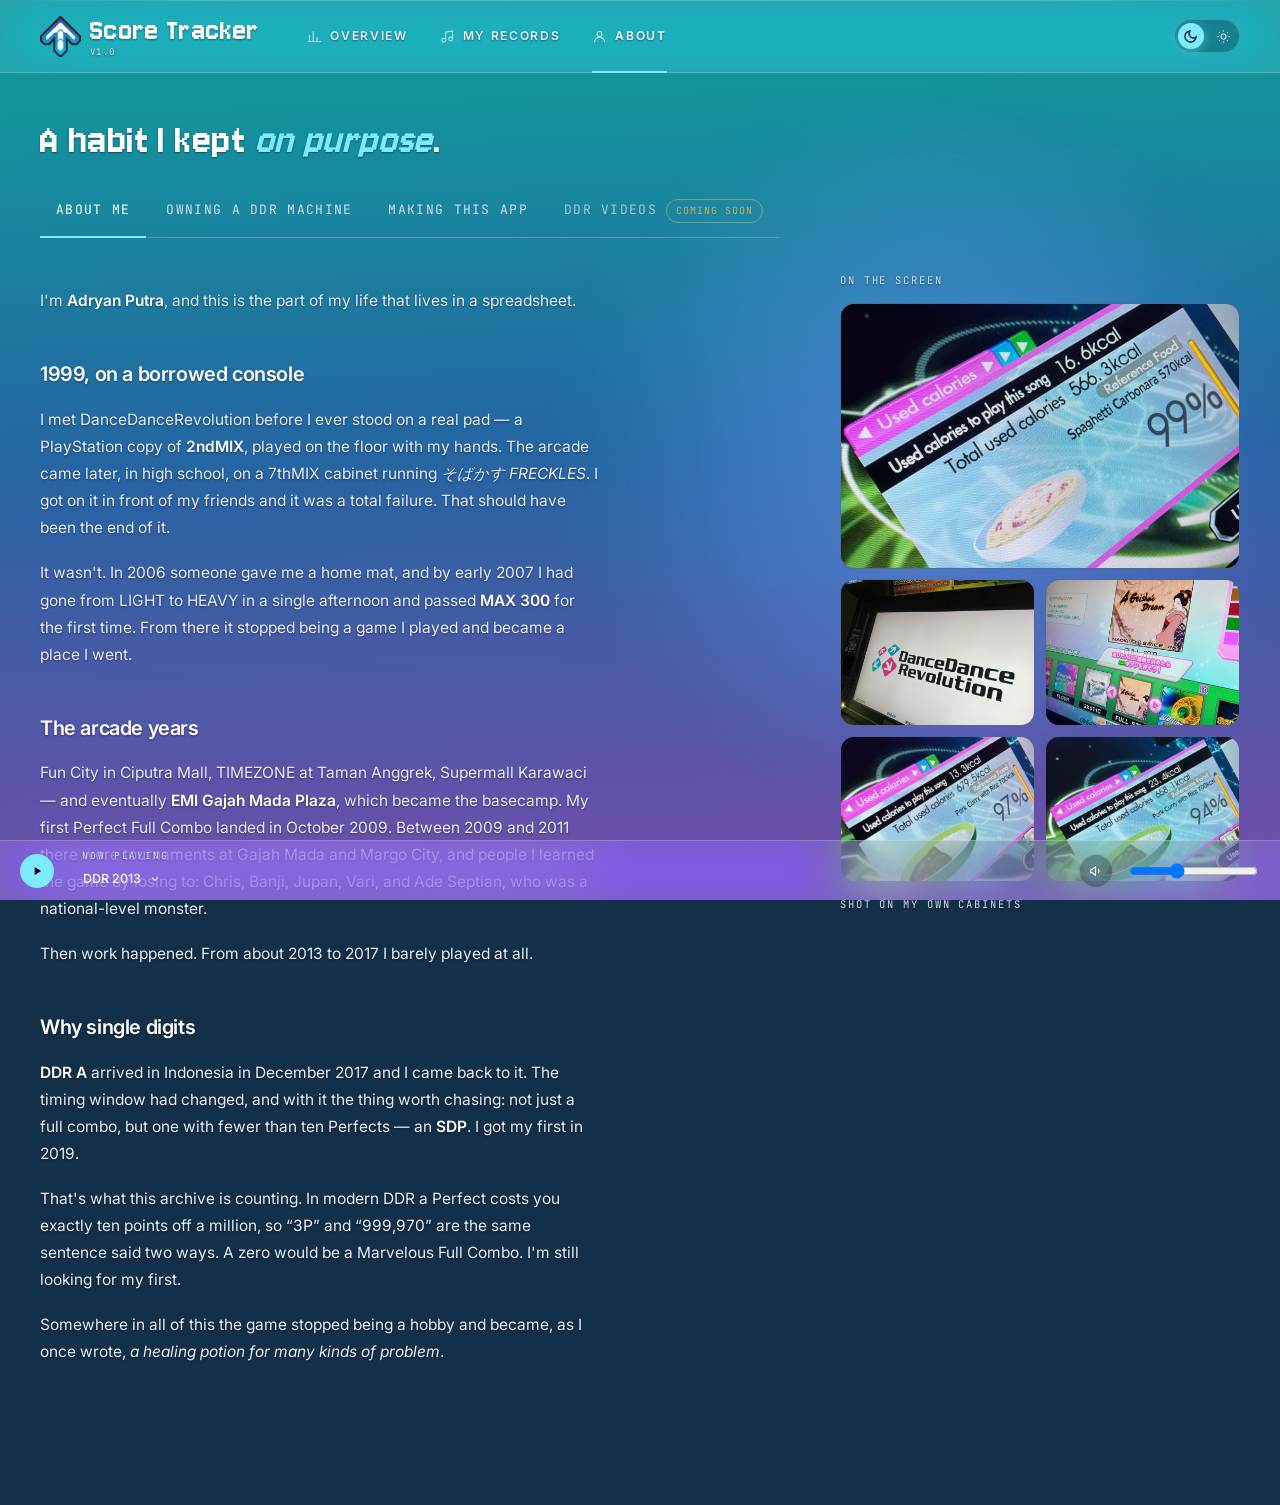
==== commit b2346d89: "Music continues across pages, custom mix picker, version tag - Playback position is written to sessi" ====
--- a/about.html
+++ b/about.html
@@ -18,7 +18,7 @@
 <link rel="preconnect" href="https://fonts.googleapis.com" />
 <link rel="preconnect" href="https://fonts.gstatic.com" crossorigin />
 <link href="https://fonts.googleapis.com/css2?family=Jersey+10&family=Inter:wght@400;500;600;700;800&family=JetBrains+Mono:wght@400;500;600&display=swap" rel="stylesheet" />
-<link rel="stylesheet" href="assets/css/style.css?v=20260808111854" />
+<link rel="stylesheet" href="assets/css/style.css?v=20260818211245" />
 <link rel="icon" href="data:image/svg+xml,%3Csvg xmlns='http://www.w3.org/2000/svg' viewBox='0 0 32 32'%3E%3Crect width='32' height='32' rx='6' fill='%2306070c'/%3E%3Cpath d='M16 6l7 8h-4v6h-6v-6H9z' fill='%2349dcf5'/%3E%3C/svg%3E" />
 </head>
 <body data-page="about">
@@ -33,7 +33,10 @@
   <div class="wrap header__inner">
     <a class="logo" href="index.html" aria-label="DDR Score Tracker — home">
       <img class="logo__mark" src="assets/img/ddr-arrow.png" alt="" width="770" height="770" />
-      <span class="logo__word">Score Tracker</span>
+      <span class="logo__text">
+        <span class="logo__word">Score Tracker</span>
+        <span class="logo__ver" id="app-version"></span>
+      </span>
     </a>
 
     <nav class="nav" aria-label="Primary">
@@ -305,9 +308,13 @@
   <div class="player__eq" aria-hidden="true"><i></i><i></i><i></i><i></i></div>
   <div class="player__meta">
     <div class="player__label">Now playing</div>
-    <span class="player__pick">
-      <select class="player__select" aria-label="Background music"></select>
-    </span>
+    <div class="mixpick" id="mixpick" data-open="false">
+      <button class="mixpick__btn" type="button" aria-haspopup="listbox" aria-expanded="false" aria-label="Choose background mix">
+        <span class="mixpick__value">—</span>
+        <svg class="mixpick__caret" viewBox="0 0 24 24" fill="none" stroke="currentColor" stroke-width="2.2" aria-hidden="true"><path d="m6 9 6 6 6-6"/></svg>
+      </button>
+      <ul class="mixpick__menu" role="listbox" aria-label="Background mix" hidden></ul>
+    </div>
   </div>
   <button class="player__hint" type="button" hidden>Enable sound</button>
   <button class="player__btn player__btn--mute" type="button" aria-label="Mute">
@@ -317,8 +324,8 @@
   <input class="player__volume" type="range" min="0" max="100" value="35" aria-label="Volume" />
 </div>
 
-<script src="data/records.js?v=20260808111854"></script>
-<script src="assets/js/app.js?v=20260808111854"></script>
-<script src="assets/js/about.js?v=20260808111854"></script>
+<script src="data/records.js?v=20260818211245"></script>
+<script src="assets/js/app.js?v=20260818211245"></script>
+<script src="assets/js/about.js?v=20260818211245"></script>
 </body>
 </html>
--- a/assets/css/style.css
+++ b/assets/css/style.css
@@ -362,6 +362,14 @@
   transition: transform .25s cubic-bezier(.3,1.4,.5,1);
 }
 .logo:hover .logo__mark { transform: translateY(-2px); }
+/* Wordmark with the build version tucked under it. */
+.logo__text {
+  display: flex;
+  flex-direction: column;
+  align-items: flex-start;
+  gap: 1px;
+  line-height: 1;
+}
 .logo__word {
   font-family: var(--headline);
   font-size: 32px;
@@ -370,6 +378,14 @@
   line-height: 1;
   white-space: nowrap;
   color: var(--text);
+}
+.logo__ver {
+  font-family: var(--mono);
+  font-size: 9px;
+  letter-spacing: .16em;
+  text-transform: uppercase;
+  color: var(--muted);
+  white-space: nowrap;
 }
 
 .nav { display: flex; align-items: center; gap: 4px; margin-right: auto; }
@@ -1632,70 +1648,96 @@
   margin-top: 1px;
 }
 
-/* Mix picker. Styled as bare text so it reads as the "now playing" line
-   rather than a form control, until you hover it. */
-.player__pick {
-  position: relative;
+/**
+ * Mix picker. A native <select> can't have its option list styled, so this is a
+ * custom listbox: a bare-text trigger that matches the "now playing" line, and
+ * a glass panel that opens upward — the bar is pinned to the bottom.
+ */
+.mixpick { position: relative; margin: 1px 0 0 -8px; }
+
+.mixpick__btn {
   display: inline-flex;
   align-items: center;
-  margin-top: 1px;
-  margin-left: -8px;
-}
-.player__pick select {
-  appearance: none;
+  gap: 8px;
+  border: 1px solid transparent;
   background: transparent;
-  border: 1px solid transparent;
   border-radius: 8px;
+  padding: 3px 8px;
   color: var(--text);
   font-family: var(--sans);
   font-size: 12.5px;
   font-weight: 500;
-  padding: 3px 26px 3px 8px;
   cursor: pointer;
   max-width: 230px;
   transition: background-color .2s ease, border-color .2s ease;
 }
-.player__pick select:hover {
+.mixpick__btn:hover,
+.mixpick[data-open="true"] .mixpick__btn {
   background: var(--panel-hover);
   border-color: var(--line);
 }
-.player__pick select option {
-  background: var(--bg-elev);
-  color: var(--text);
-}
-.player__pick::after {
-  content: "";
+.mixpick__value { overflow: hidden; text-overflow: ellipsis; white-space: nowrap; }
+.mixpick__caret {
+  width: 12px; height: 12px; flex: none;
+  color: var(--muted);
+  transition: transform .22s ease;
+}
+.mixpick[data-open="true"] .mixpick__caret { transform: rotate(180deg); }
+
+.mixpick__menu {
   position: absolute;
-  right: 11px;
-  width: 5px; height: 5px;
-  border-right: 1.5px solid var(--muted);
-  border-bottom: 1.5px solid var(--muted);
-  transform: translateY(-2px) rotate(45deg);
-  pointer-events: none;
-}
-
-.player__eq { display: flex; align-items: flex-end; gap: 2px; height: 15px; flex: none; }
-.player__eq i {
-  width: 2.5px;
-  background: var(--accent);
-  border-radius: 1px;
-  height: 20%;
-  opacity: .35;
-}
-.player.is-playing .player__eq i { animation: eq .9s ease-in-out infinite; opacity: 1; }
-.player__eq i:nth-child(2) { animation-delay: .18s; }
-.player__eq i:nth-child(3) { animation-delay: .36s; }
-.player__eq i:nth-child(4) { animation-delay: .12s; }
-@keyframes eq {
-  0%, 100% { height: 22%; }
-  50%      { height: 100%; }
-}
-
-.player__volume {
-  width: 88px;
-  accent-color: var(--accent);
+  bottom: calc(100% + 10px);
+  left: 0;
+  z-index: 55;
+  min-width: 210px;
+  margin: 0;
+  padding: 6px;
+  list-style: none;
+  border-radius: 12px;
+  border: 1px solid var(--line);
+  background: color-mix(in srgb, var(--bg-elev) 88%, transparent);
+  backdrop-filter: blur(26px) saturate(180%);
+  -webkit-backdrop-filter: blur(26px) saturate(180%);
+  box-shadow: var(--shadow);
+  transform-origin: bottom left;
+  animation: mixpickIn .18s ease both;
+}
+@keyframes mixpickIn {
+  from { opacity: 0; transform: translateY(6px) scale(.98); }
+  to   { opacity: 1; transform: none; }
+}
+
+.mixpick__opt {
+  display: flex;
+  align-items: center;
+  gap: 10px;
+  width: 100%;
+  padding: 9px 11px;
+  border: 0;
+  border-radius: 8px;
+  background: none;
+  cursor: pointer;
+  font-family: var(--mono);
+  font-size: 11px;
+  letter-spacing: .1em;
+  text-transform: uppercase;
+  color: var(--text-dim);
+  text-align: left;
+  white-space: nowrap;
+  transition: background-color .15s ease, color .15s ease;
+}
+.mixpick__opt:hover,
+.mixpick__opt:focus-visible { background: var(--panel-hover); color: var(--text); }
+.mixpick__opt[aria-selected="true"] { color: var(--accent); }
+
+/* Each release's own palette, as a swatch. */
+.mixpick__dot {
+  width: 10px; height: 10px;
+  border-radius: 50%;
   flex: none;
-  cursor: pointer;
+  border: 1px solid rgb(255 255 255 / .25);
+  background: linear-gradient(135deg,
+    rgb(var(--c1)) 0%, rgb(var(--c2)) 50%, rgb(var(--c3)) 100%);
 }
 
 .player__hint {
@@ -1751,7 +1793,7 @@
   .nav__link[aria-current="page"]::after { left: 20px; right: auto; width: 22px; bottom: 8px; }
 
   .nav-toggle { display: grid; }
-  .logo__word { display: none; }
+  .logo__text { display: none; }
 
   .metrics { grid-template-columns: 1fr; }
   .metric + .metric { border-top: 1px solid var(--line); }
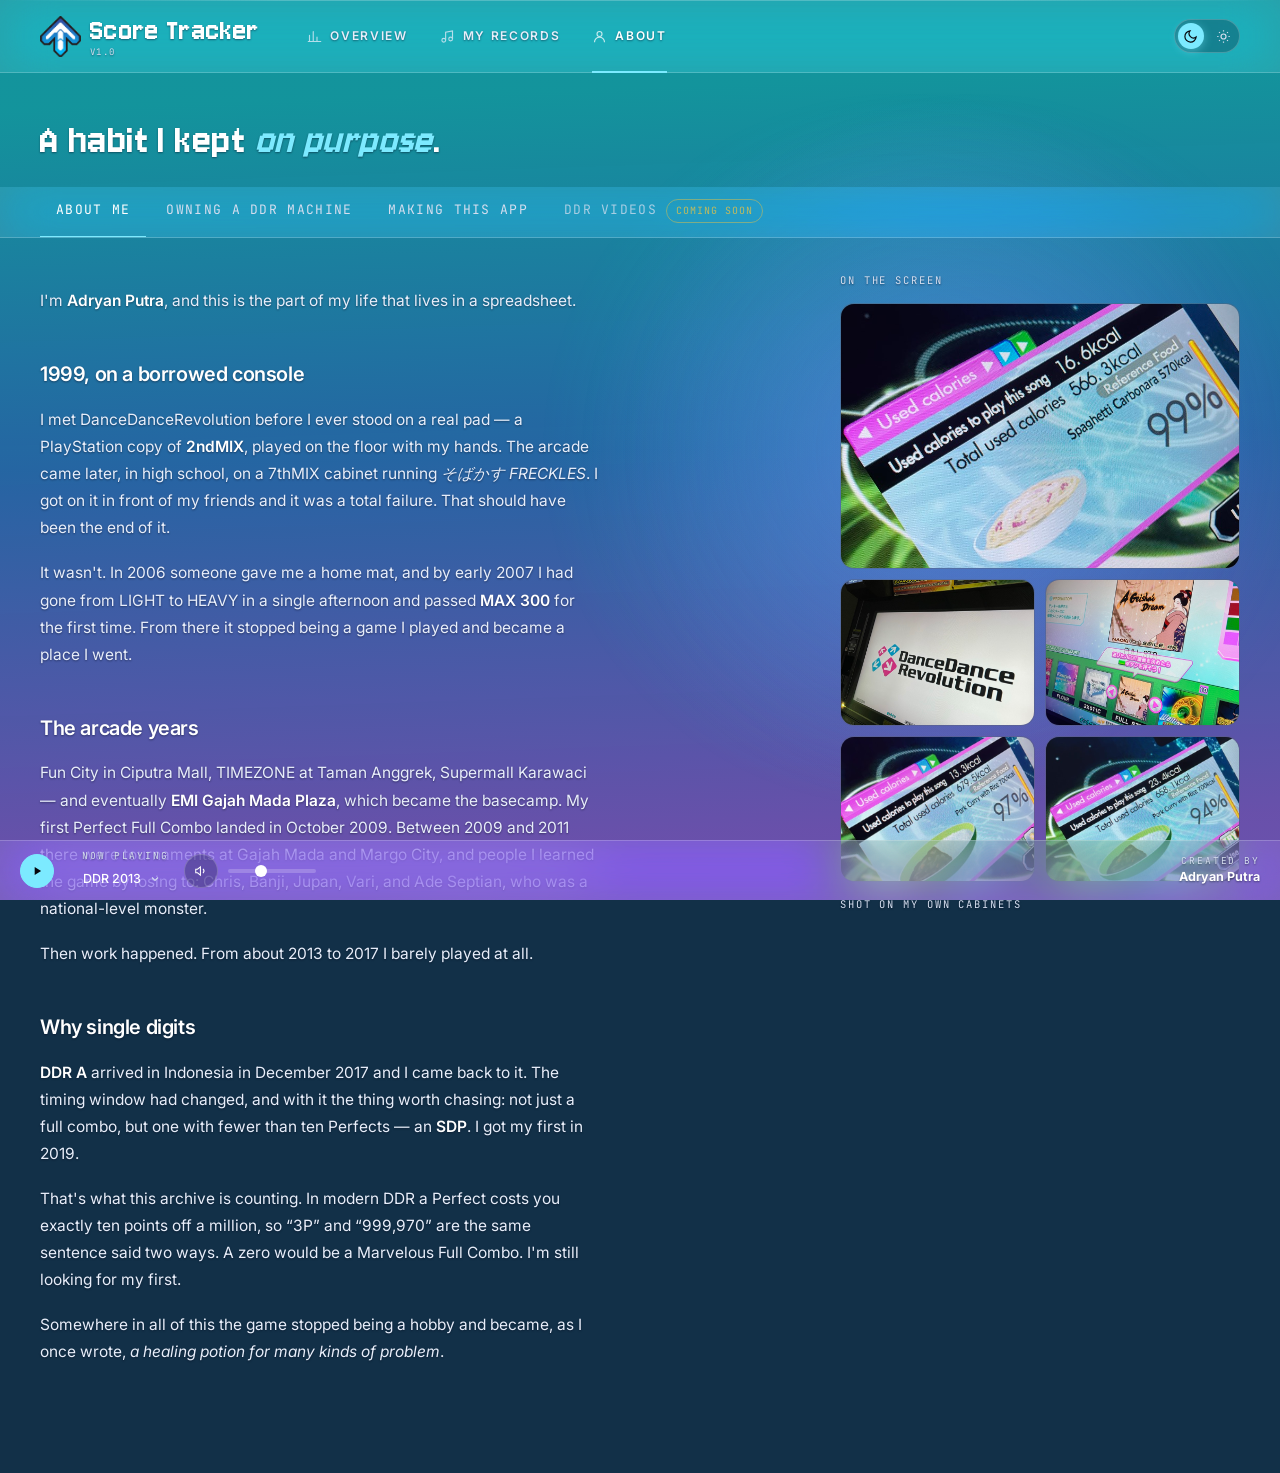
==== commit 3c675f89: "Mobile filter sheet, sticky about tabs, reworked player bar Navbar now keeps the "Score Tracker" wor" ====
--- a/about.html
+++ b/about.html
@@ -18,7 +18,7 @@
 <link rel="preconnect" href="https://fonts.googleapis.com" />
 <link rel="preconnect" href="https://fonts.gstatic.com" crossorigin />
 <link href="https://fonts.googleapis.com/css2?family=Jersey+10&family=Inter:wght@400;500;600;700;800&family=JetBrains+Mono:wght@400;500;600&display=swap" rel="stylesheet" />
-<link rel="stylesheet" href="assets/css/style.css?v=20260818211245" />
+<link rel="stylesheet" href="assets/css/style.css?v=20260818222710" />
 <link rel="icon" href="data:image/svg+xml,%3Csvg xmlns='http://www.w3.org/2000/svg' viewBox='0 0 32 32'%3E%3Crect width='32' height='32' rx='6' fill='%2306070c'/%3E%3Cpath d='M16 6l7 8h-4v6h-6v-6H9z' fill='%2349dcf5'/%3E%3C/svg%3E" />
 </head>
 <body data-page="about">
@@ -77,7 +77,8 @@
     </div>
   </section>
 
-  <div class="wrap">
+  <div class="tabs-bar">
+   <div class="wrap">
     <div class="tabs" role="tablist" aria-label="About sections">
       <button class="tabs__btn" type="button" role="tab" id="tab-me"
               aria-controls="panel-me" aria-selected="true">About me</button>
@@ -88,6 +89,7 @@
       <button class="tabs__btn" type="button" role="tab" id="tab-vid"
               aria-selected="false" disabled>DDR videos<span class="tabs__soon">Coming soon</span></button>
     </div>
+   </div>
   </div>
 
   <!-- ===================== ABOUT ME ===================== -->
@@ -316,16 +318,32 @@
       <ul class="mixpick__menu" role="listbox" aria-label="Background mix" hidden></ul>
     </div>
   </div>
-  <button class="player__hint" type="button" hidden>Enable sound</button>
-  <button class="player__btn player__btn--mute" type="button" aria-label="Mute">
-    <svg class="player__icon--sound" viewBox="0 0 24 24" fill="none" stroke="currentColor" stroke-width="1.8" aria-hidden="true"><path d="M11 5 6 9H3v6h3l5 4V5Z"/><path d="M15.5 8.5a5 5 0 0 1 0 7"/></svg>
-    <svg class="player__icon--muted" viewBox="0 0 24 24" fill="none" stroke="currentColor" stroke-width="1.8" aria-hidden="true"><path d="M11 5 6 9H3v6h3l5 4V5Z"/><path d="m16 9 5 6M21 9l-5 6"/></svg>
-  </button>
-  <input class="player__volume" type="range" min="0" max="100" value="35" aria-label="Volume" />
+  <!-- Volume sits beside the mix picker: the bottom-right corner is the credit.
+       On desktop the slider is inline; on mobile it hides in a popover behind
+       the speaker button. -->
+  <div class="player__vol" data-open="false">
+    <button class="player__btn player__vol-toggle" type="button"
+            aria-label="Volume" aria-expanded="false">
+      <svg class="player__icon--sound" viewBox="0 0 24 24" fill="none" stroke="currentColor" stroke-width="1.8" aria-hidden="true"><path d="M11 5 6 9H3v6h3l5 4V5Z"/><path d="M15.5 8.5a5 5 0 0 1 0 7"/></svg>
+      <svg class="player__icon--muted" viewBox="0 0 24 24" fill="none" stroke="currentColor" stroke-width="1.8" aria-hidden="true"><path d="M11 5 6 9H3v6h3l5 4V5Z"/><path d="m16 9 5 6M21 9l-5 6"/></svg>
+    </button>
+    <div class="player__vol-pop">
+      <button class="player__btn player__btn--mute" type="button" aria-label="Mute">
+      <svg class="player__icon--sound" viewBox="0 0 24 24" fill="none" stroke="currentColor" stroke-width="1.8" aria-hidden="true"><path d="M11 5 6 9H3v6h3l5 4V5Z"/><path d="M15.5 8.5a5 5 0 0 1 0 7"/></svg>
+      <svg class="player__icon--muted" viewBox="0 0 24 24" fill="none" stroke="currentColor" stroke-width="1.8" aria-hidden="true"><path d="M11 5 6 9H3v6h3l5 4V5Z"/><path d="m16 9 5 6M21 9l-5 6"/></svg>
+      </button>
+      <input class="player__volume" type="range" min="0" max="100" value="35" aria-label="Volume" />
+    </div>
+  </div>
+
+  <p class="player__credit">
+    <span>Created by</span>
+    <a href="https://adryanputra.com" target="_blank" rel="noopener noreferrer">Adryan Putra</a>
+  </p>
 </div>
 
-<script src="data/records.js?v=20260818211245"></script>
-<script src="assets/js/app.js?v=20260818211245"></script>
-<script src="assets/js/about.js?v=20260818211245"></script>
+<script src="data/records.js?v=20260818222710"></script>
+<script src="assets/js/app.js?v=20260818222710"></script>
+<script src="assets/js/about.js?v=20260818222710"></script>
 </body>
 </html>
--- a/assets/css/style.css
+++ b/assets/css/style.css
@@ -105,11 +105,11 @@
   --c3: 168 104 242;     /* violet */
   --bg-dark: #123048;
 }
-[data-mix="ddr-extreme"] {           /* neon violet / blue / teal */
-  --c1: 168 92 246;
-  --c2: 70 104 240;
-  --c3: 32 206 196;
-  --bg-dark: #17123a;
+[data-mix="ddr-extreme"] {           /* yellow-green into deep forest */
+  --c1: 181 212 74;
+  --c2: 74 158 53;
+  --c3: 13 105 43;
+  --bg-dark: #0a2a15;
 }
 [data-mix="ddr-supernova2"] {        /* icy blue and white */
   --c1: 176 232 255;
@@ -417,7 +417,15 @@
   background: var(--accent);
 }
 
-.header__actions { display: flex; align-items: center; gap: 8px; flex: none; }
+/* Always hard right, so the wordmark keeps the space next to the logo even on
+   mobile where .nav leaves the flow. */
+.header__actions {
+  display: flex;
+  align-items: center;
+  gap: 8px;
+  flex: none;
+  margin-left: auto;
+}
 
 .icon-btn {
   width: 38px; height: 38px;
@@ -480,7 +488,16 @@
 
 /* ---------- hero ---------- */
 
-.hero { padding: 72px 0 40px; text-align: center; }
+.hero { padding: 72px 0 20px; text-align: center; }
+
+/* Masthead with the blurb stacked under the title, both flush left with the
+   first card in the grid below. Tight, because the sticky filter bar follows. */
+.hero--stack {
+  text-align: left;
+  padding: 34px 0 14px;
+}
+.hero--stack .hero__title { margin: 0; white-space: normal; }
+.hero--stack .hero__sub { margin: 8px 0 0; max-width: 56ch; }
 
 /* Page headers that sit on one row: title flush left with the first card in the
    grid below, blurb flush right with the last. */
@@ -709,7 +726,7 @@
 
 /* ---------- section shell ---------- */
 
-.section { padding: 64px 0; }
+.section { padding: 32px 0; }
 .section__head {
   display: flex;
   align-items: flex-end;
@@ -759,7 +776,12 @@
 .rail-grid .section__head { align-items: flex-start; }
 .rail-grid .section__head .seg { align-self: flex-end; }
 
-.rail { display: grid; gap: 2px; }
+.rail {
+  display: grid;
+  /* Two up: six totals as one tall column wasted a lot of vertical space. */
+  grid-template-columns: repeat(2, minmax(0, 1fr));
+  gap: 2px 18px;
+}
 
 /* No permanent highlight on any row — the accent is a hover affordance only,
    picking up both the rule and the number. */
@@ -878,10 +900,11 @@
 
 /* ---------- proportion circles (POGO 4) ---------- */
 
+/* Six buckets, so three across leaves two even rows rather than an orphan. */
 .circles {
   display: grid;
-  grid-template-columns: repeat(auto-fit, minmax(132px, 1fr));
-  gap: 26px 18px;
+  grid-template-columns: repeat(3, minmax(0, 1fr));
+  gap: 20px 14px;
 }
 .circle-cell { text-align: center; }
 .circle-cell__disc {
@@ -1078,6 +1101,13 @@
   pointer-events: none;
 }
 
+
+/* Desktop keeps the full inline toolbar; the compact row and the sheet chrome
+   only exist at mobile widths. */
+.search--compact,
+.filter-btn,
+.filter-sheet__head,
+.filter-sheet__done { display: none; }
 
 /* ---------- records: list ---------- */
 
@@ -1476,18 +1506,36 @@
 
 /* ---------- about: section tabs ---------- */
 
-/* Sized to its tabs rather than the content column, so the rule under them ends
-   where the last tab does. */
+/**
+ * One row, always. The tabs scroll sideways rather than wrapping, so the strip
+ * keeps a fixed height and can stick under the header while you read.
+ */
+.tabs-bar {
+  position: sticky;
+  top: var(--header-h);
+  z-index: 30;
+  background: rgba(255, 255, 255, 0.10);
+  backdrop-filter: blur(26px) saturate(180%);
+  -webkit-backdrop-filter: blur(26px) saturate(180%);
+  border-bottom: 1px solid var(--line);
+}
+[data-theme="light"] .tabs-bar {
+  background: color-mix(in srgb, #ffffff 55%, transparent);
+}
+
 .tabs {
-  display: inline-flex;
-  width: auto;
-  max-width: 100%;
+  display: flex;
   gap: 4px;
-  flex-wrap: wrap;
-  border-bottom: 1px solid var(--line);
-}
+  flex-wrap: nowrap;
+  overflow-x: auto;
+  overscroll-behavior-x: contain;
+  scrollbar-width: none;
+  -webkit-overflow-scrolling: touch;
+}
+.tabs::-webkit-scrollbar { display: none; }
 .tabs__btn {
   position: relative;
+  flex: none;
   border: 0;
   background: none;
   padding: 12px 16px 14px;
@@ -1631,7 +1679,7 @@
 .player__btn.is-muted .player__icon--muted { display: block; }
 .player__btn.is-muted .player__icon--sound { display: none; }
 
-.player__meta { min-width: 0; flex: 1 1 auto; }
+.player__meta { min-width: 0; flex: 0 1 auto; }
 .player__label {
   font-family: var(--mono);
   font-size: 9.5px;
@@ -1740,22 +1788,64 @@
     rgb(var(--c1)) 0%, rgb(var(--c2)) 50%, rgb(var(--c3)) 100%);
 }
 
-.player__hint {
-  font-family: var(--mono);
-  font-size: 10px;
-  letter-spacing: .12em;
-  text-transform: uppercase;
-  color: var(--accent);
-  border: 1px solid color-mix(in srgb, var(--accent) 55%, transparent);
-  background: color-mix(in srgb, var(--accent) 16%, transparent);
+/**
+ * Volume. It lives next to the mix picker rather than in the far corner, which
+ * is reserved for the credit. On desktop .player__vol-pop is transparent to
+ * layout so the mute button and slider sit inline in the bar; on mobile it
+ * becomes a popover with the slider stood on end.
+ */
+.player__vol { position: relative; flex: none; display: flex; align-items: center; gap: 8px; }
+.player__vol-toggle { display: none; }
+.player__vol-pop { display: contents; }
+
+.player__volume {
+  appearance: none;
+  -webkit-appearance: none;
+  width: 88px;
+  height: 4px;
   border-radius: 999px;
-  padding: 5px 12px;
+  background: var(--line);
   cursor: pointer;
+}
+.player__volume::-webkit-slider-thumb {
+  -webkit-appearance: none;
+  width: 12px; height: 12px;
+  border-radius: 50%;
+  background: var(--text);
+  border: 0;
+  cursor: pointer;
+}
+.player__volume::-moz-range-thumb {
+  width: 12px; height: 12px;
+  border-radius: 50%;
+  background: var(--text);
+  border: 0;
+  cursor: pointer;
+}
+
+/* Bottom-right corner: who made this. */
+.player__credit {
+  margin: 0 0 0 auto;
   flex: none;
-  animation: pulse 2.2s ease-in-out infinite;
-}
-@keyframes pulse { 0%, 100% { opacity: 1; } 50% { opacity: .5; } }
-.player__hint[hidden] { display: none; }
+  text-align: right;
+  line-height: 1.25;
+}
+.player__credit span {
+  display: block;
+  font-family: var(--mono);
+  font-size: 9.5px;
+  letter-spacing: .2em;
+  text-transform: uppercase;
+  color: var(--muted);
+}
+.player__credit a {
+  font-size: 12.5px;
+  font-weight: 700;
+  color: var(--text);
+  text-decoration: none;
+  border-bottom: 1px solid transparent;
+}
+.player__credit a:hover { color: var(--accent); border-bottom-color: currentColor; }
 
 #yt-host {
   position: fixed;
@@ -1784,16 +1874,38 @@
     background: var(--bg-elev);
     border-bottom: 1px solid var(--line);
     padding: 8px 0 14px;
-    transform: translateY(-130%);
-    transition: transform .3s ease;
+    /* The panel is anchored below the header, so translating by a percentage of
+       its own height does not clear the viewport — at three links it left a
+       20px sliver of itself showing above the header. Offsetting by the header
+       height as well is exact at any menu height, and `visibility` also stops
+       the drop shadow bleeding down onto the page. */
+    transform: translateY(calc(-100% - var(--header-h)));
+    visibility: hidden;
+    transition: transform .3s ease, visibility 0s linear .3s;
     box-shadow: var(--shadow);
   }
-  .nav.is-open { transform: none; }
+  .nav.is-open {
+    transform: none;
+    visibility: visible;
+    transition: transform .3s ease, visibility 0s;
+  }
   .nav__link { height: 50px; padding-inline: 20px; }
   .nav__link[aria-current="page"]::after { left: 20px; right: auto; width: 22px; bottom: 8px; }
 
   .nav-toggle { display: grid; }
-  .logo__text { display: none; }
+  .logo { gap: 7px; }
+  .logo__mark { width: 34px; height: 34px; }
+  .logo__word { font-size: 24px; }
+  .logo__ver { font-size: 8px; letter-spacing: .13em; }
+
+  /* Bigger, and split at a phrase boundary rather than wherever it happens to
+     wrap: "Can I call you" / "a dancing master?". */
+  .hero__title { font-size: clamp(34px, 10.4vw, 46px); }
+  .hero__sfx .hero__break { display: block; }
+
+  /* 30% tighter between the record capsule and the first metric. */
+  .capsules { margin-top: 20px; }
+  .metrics { margin-top: 34px; }
 
   .metrics { grid-template-columns: 1fr; }
   .metric + .metric { border-top: 1px solid var(--line); }
@@ -1805,21 +1917,148 @@
   .record-grid { grid-template-columns: 1fr; }
   .drawer { padding: 28px 22px 60px; }
   
-  /* Two controls per row instead of one each. */
-  .search { flex: 1 1 100%; }
-  .chips { width: 100%; }
-  .chip { flex: 1 1 auto; justify-content: center; padding-inline: 10px; }
-  .select { flex: 1 1 calc(50% - 5px); }
-  .select select { width: 100%; font-size: 10.5px; letter-spacing: .06em; }
-  /* "All difficulties" is the longest label — give it the whole row. */
-  .select--wide { flex: 1 1 100%; }
+  /**
+   * Mobile filtering: the sticky bar is reduced to one row — a search field and
+   * a Filter button — so it costs almost no vertical space while scrolling. The
+   * complete set of controls moves into a full-screen sheet behind the button.
+   */
+  .toolbar { padding: 10px 0; }
+  .toolbar__inner { flex-wrap: nowrap; gap: 8px; }
+
+  .search--compact { display: block; flex: 1 1 auto; min-width: 0; }
+  .search--compact input { height: 40px; font-size: 12px; }
+
+  .filter-btn {
+    display: inline-flex;
+    align-items: center;
+    gap: 8px;
+    flex: none;
+    height: 40px;
+    padding: 0 15px;
+    border-radius: 999px;
+    border: 1px solid var(--line);
+    background: var(--panel);
+    color: var(--text);
+    font-family: var(--mono);
+    font-size: 11px;
+    letter-spacing: .12em;
+    text-transform: uppercase;
+    cursor: pointer;
+  }
+  .filter-btn svg { width: 15px; height: 15px; }
+  .filter-btn__count {
+    display: inline-grid;
+    place-items: center;
+    min-width: 17px; height: 17px;
+    padding: 0 4px;
+    border-radius: 999px;
+    background: var(--accent);
+    color: var(--accent-ink);
+    font-size: 9px;
+    letter-spacing: 0;
+  }
+
+  /* The toolbar itself becomes the sheet. */
+  .toolbar.is-sheet {
+    position: fixed;
+    inset: 0;
+    z-index: 70;
+    padding: 0;
+    display: flex;
+    flex-direction: column;
+    background: color-mix(in srgb, var(--bg) 78%, transparent);
+    backdrop-filter: blur(30px) saturate(160%);
+    -webkit-backdrop-filter: blur(30px) saturate(160%);
+    border: 0;
+    overflow-y: auto;
+  }
+  .toolbar.is-sheet .filter-sheet__head {
+    display: flex;
+    align-items: center;
+    justify-content: space-between;
+    gap: 16px;
+    padding: 18px 20px 12px;
+    border-bottom: 1px solid var(--line-soft);
+    position: sticky;
+    top: 0;
+    z-index: 1;
+  }
+  .toolbar.is-sheet .toolbar__inner {
+    flex-direction: column;
+    flex-wrap: wrap;
+    align-items: stretch;
+    gap: 10px;
+    padding: 18px 20px 28px;
+  }
+  /* Inside the sheet the compact row is redundant — the real search is there. */
+  .toolbar.is-sheet .search--compact,
+  .toolbar.is-sheet .filter-btn { display: none; }
+  .toolbar.is-sheet .search:not(.search--compact),
+  .toolbar.is-sheet .select { display: block; width: 100%; flex: none; }
+  .toolbar.is-sheet .select select { width: 100%; height: 46px; font-size: 11px; }
+  .toolbar.is-sheet .search input { height: 46px; }
+  .toolbar.is-sheet .filter-sheet__done {
+    display: block;
+    margin-top: 6px;
+    height: 48px;
+    border: 0;
+    border-radius: 999px;
+    background: var(--accent);
+    color: var(--accent-ink);
+    font-family: var(--mono);
+    font-size: 12px;
+    letter-spacing: .14em;
+    text-transform: uppercase;
+    cursor: pointer;
+  }
+
+  /* Controls that only make sense in the sheet stay hidden in the bar. */
+  .toolbar:not(.is-sheet) .search:not(.search--compact),
+  .toolbar:not(.is-sheet) .select { display: none; }
 
   /* Only the transport and the track name survive at this width; the label,
      meter and volume slider would push the bar past its fixed height. */
   .player { gap: 10px; padding-inline: 14px; }
-  .player__volume, .player__eq, .player__label { display: none; }
+  .player__eq, .player__label { display: none; }
   .player__track { font-size: 12px; }
-  .player__hint { padding: 5px 10px; letter-spacing: .08em; }
+
+  /* Volume folds into a popover above the speaker button. */
+  .player__vol-toggle { display: grid; }
+  .player__vol-pop {
+    display: flex;
+    flex-direction: column-reverse;
+    align-items: center;
+    gap: 10px;
+    position: absolute;
+    bottom: calc(100% + 12px);
+    left: 50%;
+    transform: translateX(-50%) translateY(6px);
+    padding: 14px 10px;
+    border-radius: 16px;
+    border: 1px solid var(--line);
+    background: var(--bg-elev);
+    box-shadow: 0 16px 40px rgba(0, 0, 0, .38);
+    opacity: 0;
+    visibility: hidden;
+    transition: opacity .18s ease, transform .18s ease, visibility 0s linear .18s;
+  }
+  .player__vol[data-open="true"] .player__vol-pop {
+    opacity: 1;
+    visibility: visible;
+    transform: translateX(-50%);
+    transition: opacity .18s ease, transform .18s ease, visibility 0s;
+  }
+  /* writing-mode stands the range on end while keeping the custom track and
+     thumb; -webkit-appearance: slider-vertical would restore the native one. */
+  .player__volume {
+    writing-mode: vertical-lr;
+    direction: rtl;
+    width: 4px;
+    height: 104px;
+  }
+
+  .player__credit span { font-size: 8px; letter-spacing: .14em; }
+  .player__credit a { font-size: 11.5px; }
 }
 
 @media (prefers-reduced-motion: reduce) {
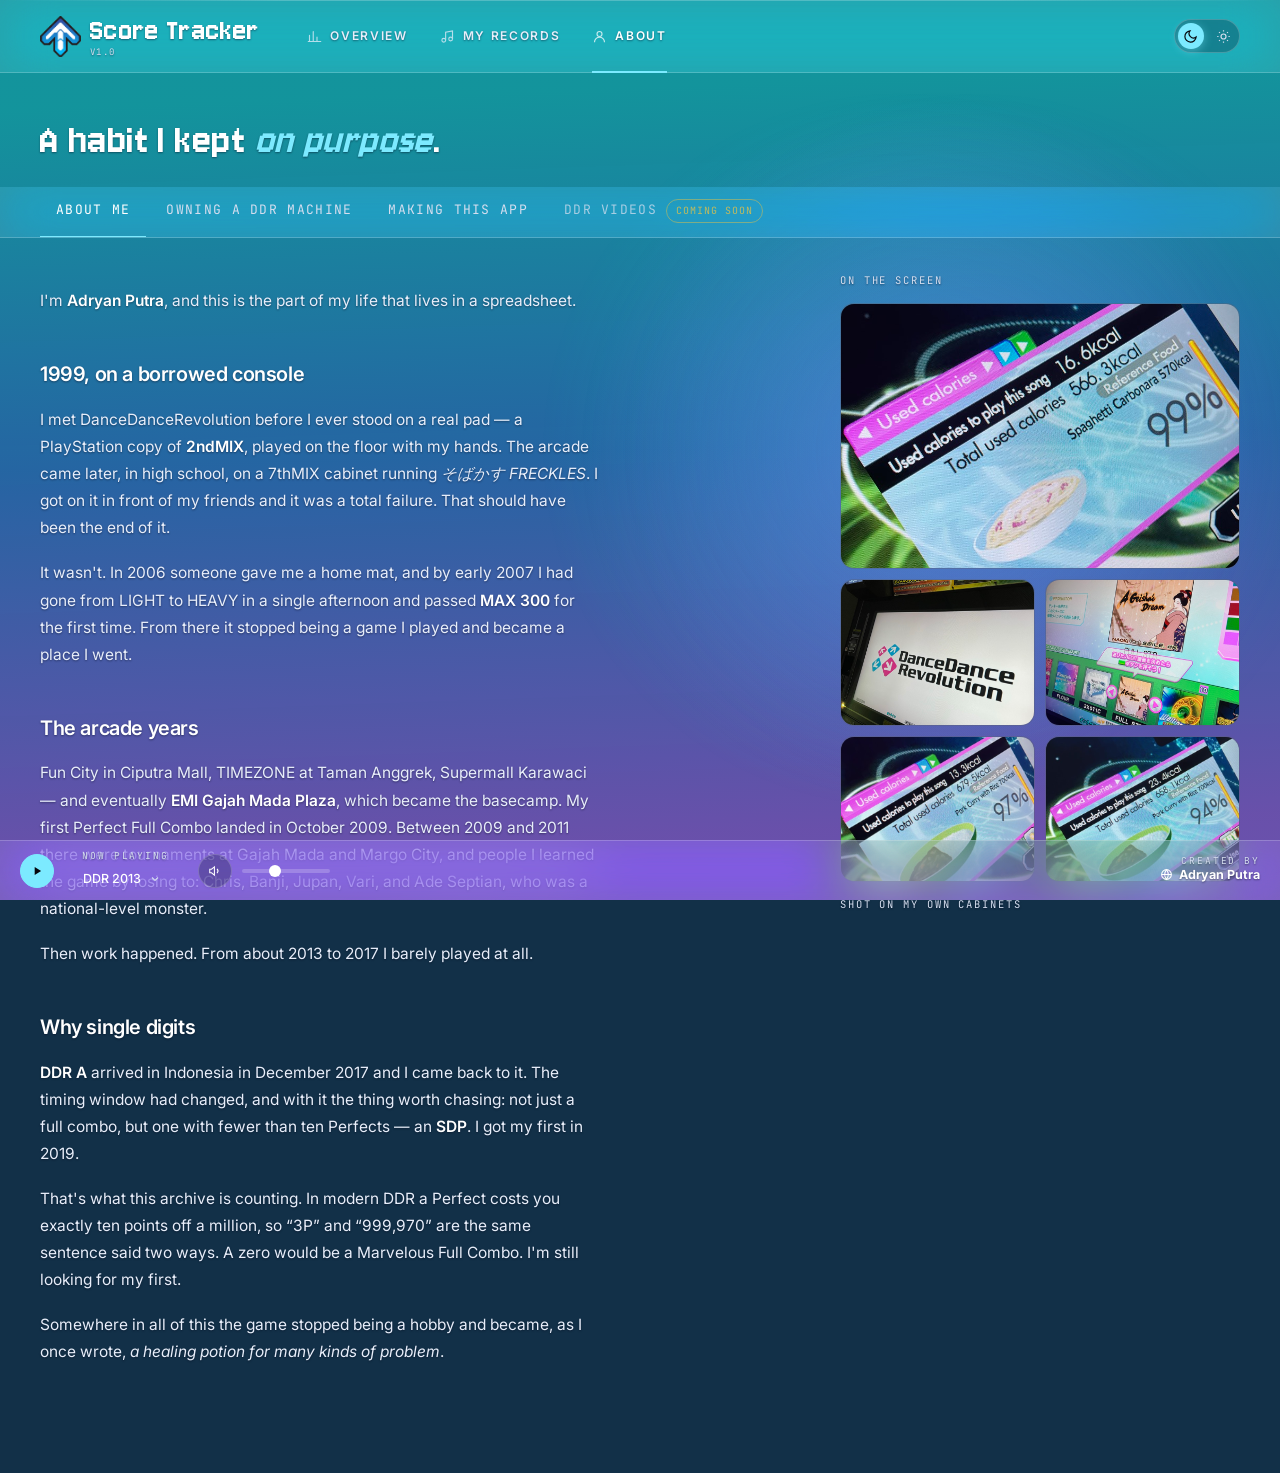
==== commit 5a73c1cf: "Revert desktop totals to one column, polish mobile details The totals rail is a single column again " ====
--- a/about.html
+++ b/about.html
@@ -18,7 +18,7 @@
 <link rel="preconnect" href="https://fonts.googleapis.com" />
 <link rel="preconnect" href="https://fonts.gstatic.com" crossorigin />
 <link href="https://fonts.googleapis.com/css2?family=Jersey+10&family=Inter:wght@400;500;600;700;800&family=JetBrains+Mono:wght@400;500;600&display=swap" rel="stylesheet" />
-<link rel="stylesheet" href="assets/css/style.css?v=20260818222710" />
+<link rel="stylesheet" href="assets/css/style.css?v=20260818224237" />
 <link rel="icon" href="data:image/svg+xml,%3Csvg xmlns='http://www.w3.org/2000/svg' viewBox='0 0 32 32'%3E%3Crect width='32' height='32' rx='6' fill='%2306070c'/%3E%3Cpath d='M16 6l7 8h-4v6h-6v-6H9z' fill='%2349dcf5'/%3E%3C/svg%3E" />
 </head>
 <body data-page="about">
@@ -338,12 +338,14 @@
 
   <p class="player__credit">
     <span>Created by</span>
-    <a href="https://adryanputra.com" target="_blank" rel="noopener noreferrer">Adryan Putra</a>
+    <a href="https://adryanputra.com" target="_blank" rel="noopener noreferrer">
+      <svg viewBox="0 0 24 24" fill="none" stroke="currentColor" stroke-width="1.9" aria-hidden="true"><circle cx="12" cy="12" r="9"/><path d="M3 12h18M12 3a15 15 0 0 1 0 18a15 15 0 0 1 0-18"/></svg>
+      Adryan Putra</a>
   </p>
 </div>
 
-<script src="data/records.js?v=20260818222710"></script>
-<script src="assets/js/app.js?v=20260818222710"></script>
-<script src="assets/js/about.js?v=20260818222710"></script>
+<script src="data/records.js?v=20260818224237"></script>
+<script src="assets/js/app.js?v=20260818224237"></script>
+<script src="assets/js/about.js?v=20260818224237"></script>
 </body>
 </html>
--- a/assets/css/style.css
+++ b/assets/css/style.css
@@ -778,9 +778,7 @@
 
 .rail {
   display: grid;
-  /* Two up: six totals as one tall column wasted a lot of vertical space. */
-  grid-template-columns: repeat(2, minmax(0, 1fr));
-  gap: 2px 18px;
+  grid-template-columns: 1fr;
 }
 
 /* No permanent highlight on any row — the accent is a hover affordance only,
@@ -1794,7 +1792,15 @@
  * layout so the mute button and slider sit inline in the bar; on mobile it
  * becomes a popover with the slider stood on end.
  */
-.player__vol { position: relative; flex: none; display: flex; align-items: center; gap: 8px; }
+.player__vol {
+  position: relative;
+  flex: none;
+  display: flex;
+  align-items: center;
+  gap: 8px;
+  /* Set apart from the mix picker so the two controls don't read as one group. */
+  margin-left: 14px;
+}
 .player__vol-toggle { display: none; }
 .player__vol-pop { display: contents; }
 
@@ -1839,12 +1845,16 @@
   color: var(--muted);
 }
 .player__credit a {
+  display: inline-flex;
+  align-items: center;
+  gap: 6px;
   font-size: 12.5px;
   font-weight: 700;
   color: var(--text);
   text-decoration: none;
   border-bottom: 1px solid transparent;
 }
+.player__credit svg { width: 13px; height: 13px; flex: none; }
 .player__credit a:hover { color: var(--accent); border-bottom-color: currentColor; }
 
 #yt-host {
@@ -1895,12 +1905,32 @@
   .nav-toggle { display: grid; }
   .logo { gap: 7px; }
   .logo__mark { width: 34px; height: 34px; }
-  .logo__word { font-size: 24px; }
+  .logo__word { font-size: 27px; }
   .logo__ver { font-size: 8px; letter-spacing: .13em; }
 
   /* Bigger, and split at a phrase boundary rather than wherever it happens to
      wrap: "Can I call you" / "a dancing master?". */
-  .hero__title { font-size: clamp(34px, 10.4vw, 46px); }
+  /* Two rows here, so the leading can be tighter than the desktop single line. */
+  .hero__title { font-size: clamp(34px, 10.4vw, 46px); line-height: .92; }
+
+  /* Six totals stack too tall in one column on a phone. */
+  .rail { grid-template-columns: repeat(2, minmax(0, 1fr)); gap: 2px 18px; }
+
+  /* Halve the gap between the By level / By count control and the chart. */
+  .section__head { margin-bottom: 15px; }
+
+  /**
+   * iOS zooms the page whenever a focused field is under 16px, which would
+   * yank the filter sheet out of alignment. 16px on every control it can focus
+   * keeps the viewport still; the tighter tracking keeps the labels from
+   * outgrowing their pills.
+   */
+  .search input,
+  .select select {
+    font-size: 16px;
+    letter-spacing: .03em;
+  }
+  .search input::placeholder { letter-spacing: .03em; }
   .hero__sfx .hero__break { display: block; }
 
   /* 30% tighter between the record capsule and the first metric. */
@@ -1926,7 +1956,7 @@
   .toolbar__inner { flex-wrap: nowrap; gap: 8px; }
 
   .search--compact { display: block; flex: 1 1 auto; min-width: 0; }
-  .search--compact input { height: 40px; font-size: 12px; }
+  .search--compact input { height: 40px; }
 
   .filter-btn {
     display: inline-flex;
@@ -1995,7 +2025,7 @@
   .toolbar.is-sheet .filter-btn { display: none; }
   .toolbar.is-sheet .search:not(.search--compact),
   .toolbar.is-sheet .select { display: block; width: 100%; flex: none; }
-  .toolbar.is-sheet .select select { width: 100%; height: 46px; font-size: 11px; }
+  .toolbar.is-sheet .select select { width: 100%; height: 46px; }
   .toolbar.is-sheet .search input { height: 46px; }
   .toolbar.is-sheet .filter-sheet__done {
     display: block;
